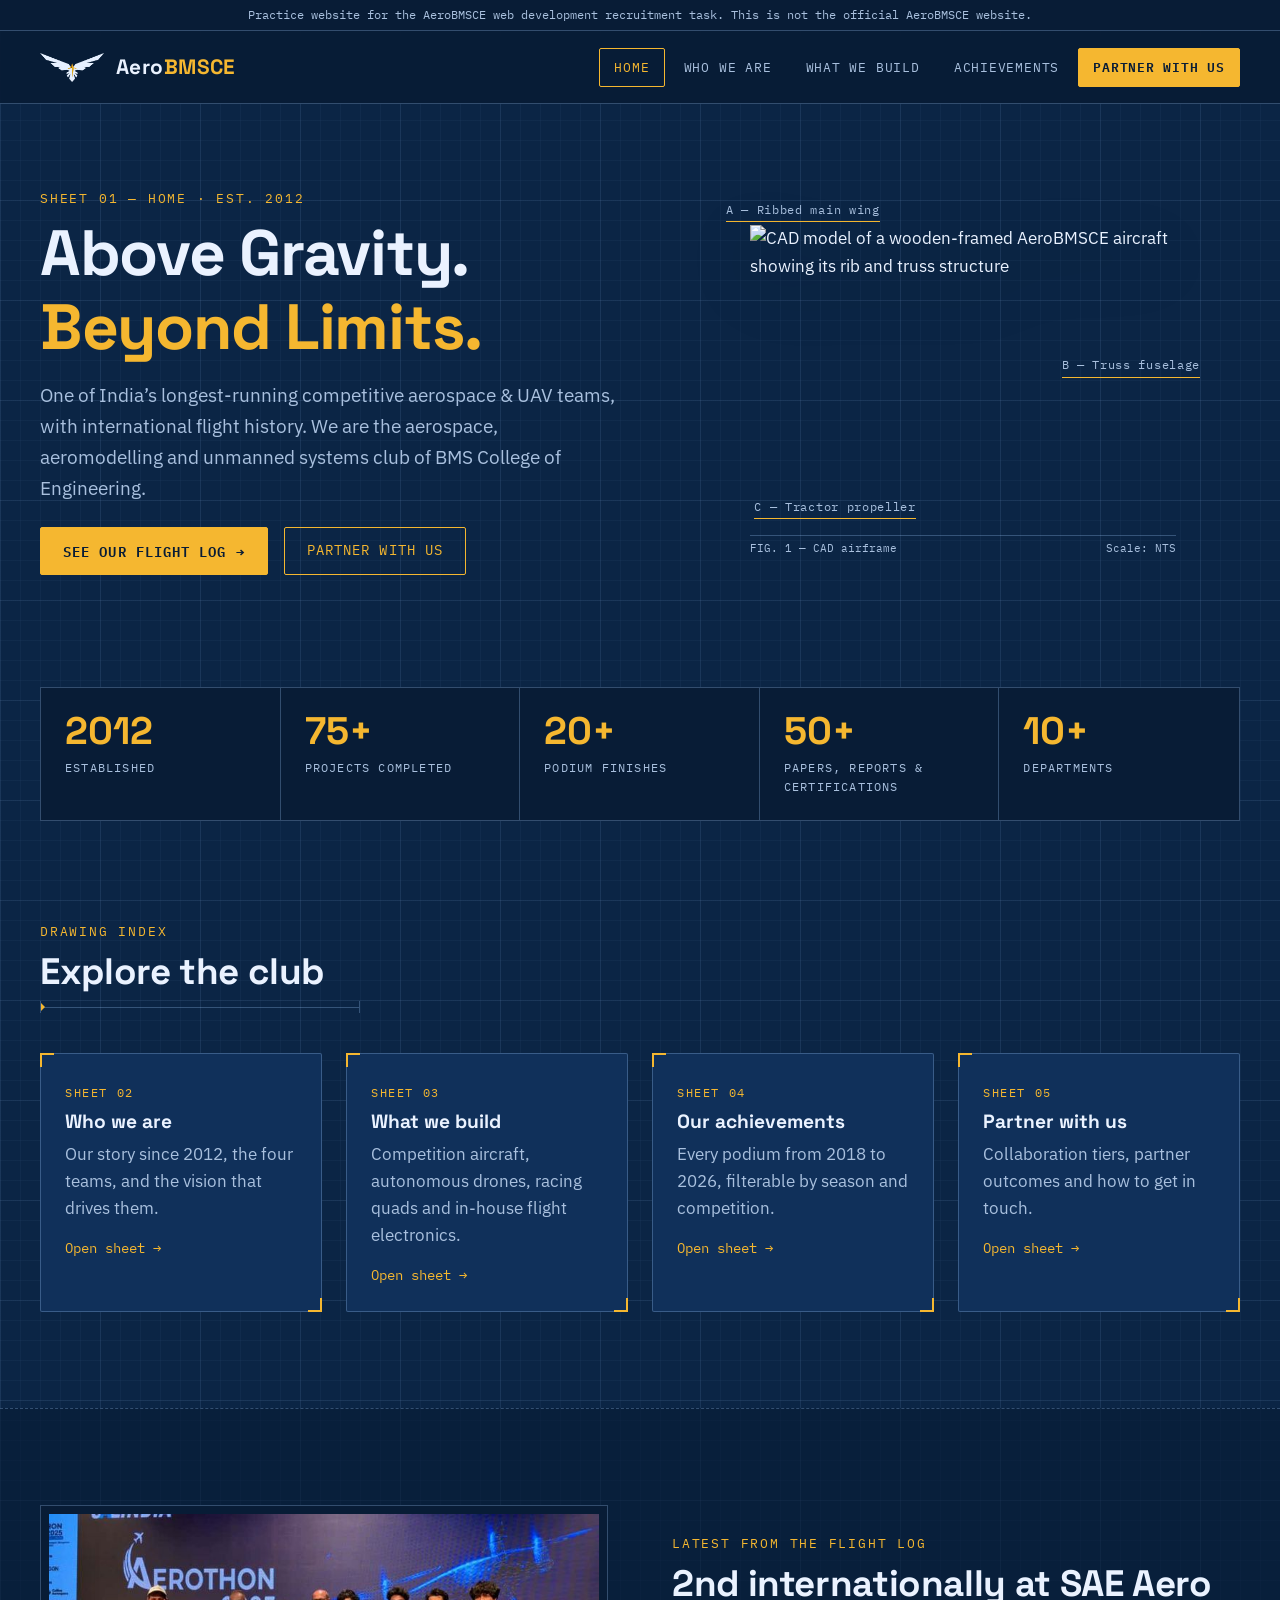
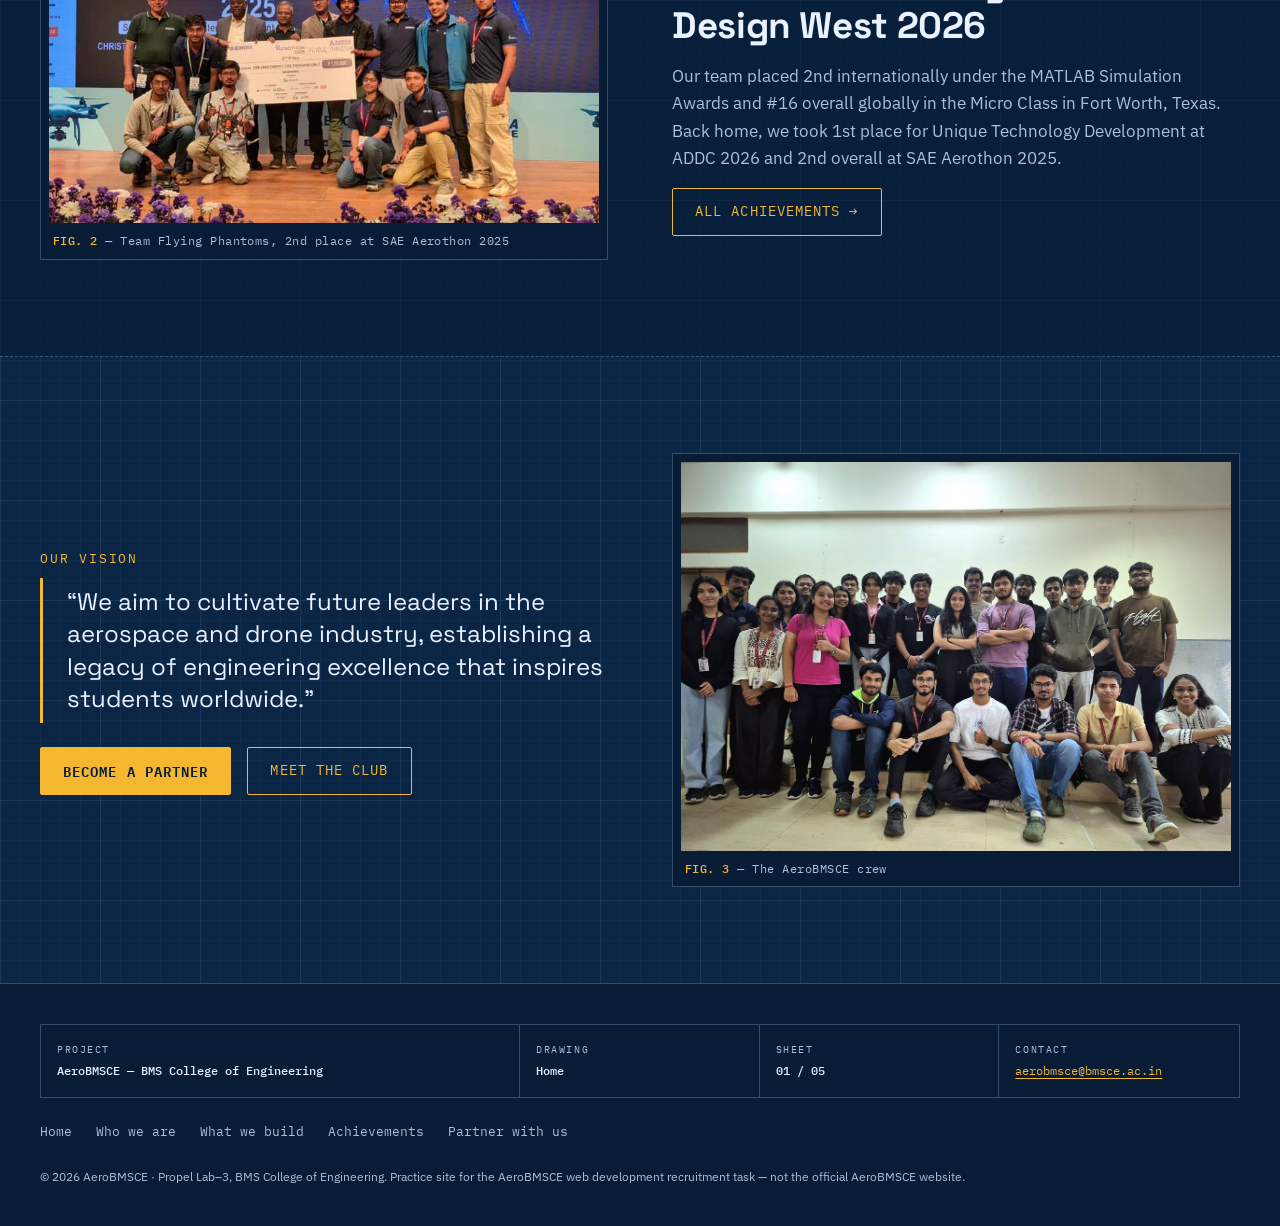
==== index.html @ 014047bc "Redesign AeroBMSCE site as a blueprint-style multi-page website - Replace broken 3-page site with Ho" ====
<!DOCTYPE html>
<html lang="en">
<head>
  <meta charset="utf-8">
  <meta name="viewport" content="width=device-width, initial-scale=1">
  <meta name="robots" content="noindex">
  <title>AeroBMSCE — Above Gravity, Beyond Limits</title>
  <meta name="description" content="AeroBMSCE is the aerospace, aeromodelling and unmanned systems club of BMS College of Engineering.">
  <link rel="icon" href="images/favicon.png">
  <link rel="preconnect" href="https://fonts.googleapis.com">
  <link rel="preconnect" href="https://fonts.gstatic.com" crossorigin>
  <link rel="stylesheet" href="https://fonts.googleapis.com/css2?family=IBM+Plex+Mono:wght@400;500;600&family=IBM+Plex+Sans:wght@400;500;600&family=Space+Grotesk:wght@500;600;700&display=swap">
  <link rel="stylesheet" href="style.css">
  <script src="script.js" defer></script>
</head>
<body>

  <a class="skip-link" href="#main">Skip to content</a>
  <div class="notice">Practice website for the AeroBMSCE web development recruitment task. This is not the official AeroBMSCE website.</div>

  <!-- ===== Header (identical on every page; only aria-current changes) ===== -->
  <header class="site-header">
    <div class="container">
      <a class="brand" href="index.html" aria-label="AeroBMSCE home">
        <img src="images/logo-light.png" alt="" width="64" height="29">
        <span class="brand-name">Aero<span>BMSCE</span></span>
      </a>
      <button class="nav-toggle" aria-expanded="false" aria-controls="site-nav">Menu</button>
      <nav id="site-nav" class="site-nav" aria-label="Main">
        <ul class="nav-list">
          <li><a href="index.html" aria-current="page">Home</a></li>
          <li><a href="who-we-are.html">Who we are</a></li>
          <li><a href="what-we-build.html">What we build</a></li>
          <li><a href="achievements.html">Achievements</a></li>
          <li class="nav-cta"><a href="partner-with-us.html">Partner with us</a></li>
        </ul>
      </nav>
    </div>
  </header>

  <main id="main">

    <!-- ===== Hero ===== -->
    <section class="home-hero">
      <div class="container split">
        <div>
          <span class="label">Sheet 01 — Home · Est. 2012</span>
          <h1>Above Gravity. <span>Beyond Limits.</span></h1>
          <p class="lead">One of India’s longest-running competitive aerospace &amp; UAV teams, with international flight history. We are the aerospace, aeromodelling and unmanned systems club of BMS College of Engineering.</p>
          <div class="btn-row">
            <a class="btn btn-primary" href="achievements.html">See our flight log →</a>
            <a class="btn btn-ghost" href="partner-with-us.html">Partner with us</a>
          </div>
        </div>

        <figure class="drawing" aria-label="CAD drawing of a club aircraft">
          <span class="callout callout-a">A — Ribbed main wing</span>
          <span class="callout callout-b">B — Truss fuselage</span>
          <span class="callout callout-c">C — Tractor propeller</span>
          <img src="images/cad-plane.png" alt="CAD model of a wooden-framed AeroBMSCE aircraft showing its rib and truss structure" width="570" height="380">
          <figcaption class="drawing-scale"><span>FIG. 1 — CAD airframe</span><span>Scale: NTS</span></figcaption>
        </figure>
      </div>
    </section>

    <!-- ===== Key numbers ===== -->
    <section class="container" aria-label="AeroBMSCE in numbers">
      <div class="stats">
        <div class="stat"><div class="stat-value">2012</div><div class="stat-label">Established</div></div>
        <div class="stat"><div class="stat-value">75+</div><div class="stat-label">Projects completed</div></div>
        <div class="stat"><div class="stat-value">20+</div><div class="stat-label">Podium finishes</div></div>
        <div class="stat"><div class="stat-value">50+</div><div class="stat-label">Papers, reports &amp; certifications</div></div>
        <div class="stat"><div class="stat-value">10+</div><div class="stat-label">Departments</div></div>
      </div>
    </section>

    <!-- ===== The four sections of the site ===== -->
    <section class="section">
      <div class="container">
        <div class="dim-heading">
          <span class="label">Drawing index</span>
          <h2>Explore the club</h2>
          <div class="dim-line"></div>
        </div>
        <div class="grid-4">
          <a class="card" href="who-we-are.html">
            <span class="label">Sheet 02</span>
            <h3>Who we are</h3>
            <p class="muted">Our story since 2012, the four teams, and the vision that drives them.</p>
            <span class="card-arrow">Open sheet →</span>
          </a>
          <a class="card" href="what-we-build.html">
            <span class="label">Sheet 03</span>
            <h3>What we build</h3>
            <p class="muted">Competition aircraft, autonomous drones, racing quads and in-house flight electronics.</p>
            <span class="card-arrow">Open sheet →</span>
          </a>
          <a class="card" href="achievements.html">
            <span class="label">Sheet 04</span>
            <h3>Our achievements</h3>
            <p class="muted">Every podium from 2018 to 2026, filterable by season and competition.</p>
            <span class="card-arrow">Open sheet →</span>
          </a>
          <a class="card" href="partner-with-us.html">
            <span class="label">Sheet 05</span>
            <h3>Partner with us</h3>
            <p class="muted">Collaboration tiers, partner outcomes and how to get in touch.</p>
            <span class="card-arrow">Open sheet →</span>
          </a>
        </div>
      </div>
    </section>

    <!-- ===== Latest result ===== -->
    <section class="section band">
      <div class="container split">
        <figure class="figure">
          <img src="images/photo1.jpg" alt="Team Flying Phantoms on stage holding the SAE Aerothon 2025 second prize cheque" width="768" height="432" loading="lazy">
          <figcaption><b>FIG. 2</b> — Team Flying Phantoms, 2nd place at SAE Aerothon 2025</figcaption>
        </figure>
        <div>
          <span class="label">Latest from the flight log</span>
          <h2>2nd internationally at SAE Aero Design West 2026</h2>
          <p class="muted">Our team placed 2nd internationally under the MATLAB Simulation Awards and #16 overall globally in the Micro Class in Fort Worth, Texas. Back home, we took 1st place for Unique Technology Development at ADDC 2026 and 2nd overall at SAE Aerothon 2025.</p>
          <a class="btn btn-ghost" href="achievements.html">All achievements →</a>
        </div>
      </div>
    </section>

    <!-- ===== Vision ===== -->
    <section class="section">
      <div class="container split">
        <div>
          <span class="label">Our vision</span>
          <blockquote class="quote">“We aim to cultivate future leaders in the aerospace and drone industry, establishing a legacy of engineering excellence that inspires students worldwide.”</blockquote>
          <div class="btn-row">
            <a class="btn btn-primary" href="partner-with-us.html">Become a partner</a>
            <a class="btn btn-ghost" href="who-we-are.html">Meet the club</a>
          </div>
        </div>
        <figure class="figure">
          <img src="images/photo5.jpg" alt="Group photo of AeroBMSCE club members" width="1178" height="833" loading="lazy">
          <figcaption><b>FIG. 3</b> — The AeroBMSCE crew</figcaption>
        </figure>
      </div>
    </section>

  </main>

  <!-- ===== Footer: drawing title block ===== -->
  <footer class="site-footer">
    <div class="container">
      <div class="title-block">
        <div><small>PROJECT</small><strong>AeroBMSCE — BMS College of Engineering</strong></div>
        <div><small>DRAWING</small><strong>Home</strong></div>
        <div><small>SHEET</small><strong>01 / 05</strong></div>
        <div><small>CONTACT</small><a href="mailto:aerobmsce@bmsce.ac.in">aerobmsce@bmsce.ac.in</a></div>
      </div>
      <ul class="footer-links">
        <li><a href="index.html">Home</a></li>
        <li><a href="who-we-are.html">Who we are</a></li>
        <li><a href="what-we-build.html">What we build</a></li>
        <li><a href="achievements.html">Achievements</a></li>
        <li><a href="partner-with-us.html">Partner with us</a></li>
      </ul>
      <p class="footer-note">© <span id="year">2026</span> AeroBMSCE · Propel Lab–3, BMS College of Engineering. Practice site for the AeroBMSCE web development recruitment task — not the official AeroBMSCE website.</p>
    </div>
  </footer>

</body>
</html>
---- style.css ----
/* =========================================================
   AeroBMSCE — "Blueprint" design system
   Every page is treated as a sheet in one engineering drawing
   set: grid paper background, dimension-line headings, and a
   title block in the footer. Gold comes from the club logo.
   ========================================================= */

/* ---------- 1. Design tokens ---------- */
:root {
  /* colour */
  --paper:        #0b2545;   /* blueprint background */
  --paper-deep:   #081c36;   /* darker bands, header */
  --panel:        #10305a;   /* cards */
  --panel-hover:  #143a6b;
  --line:         rgba(160, 205, 255, 0.28);  /* drawing lines, borders */
  --grid:         rgba(160, 205, 255, 0.07);  /* background grid */
  --ink:          #eaf2ff;   /* main text */
  --ink-dim:      #a9c0de;   /* secondary text */
  --gold:         #f5b730;   /* brand accent */
  --gold-soft:    rgba(245, 183, 48, 0.14);

  /* type */
  --font-head: "Space Grotesk", system-ui, sans-serif;
  --font-body: "IBM Plex Sans", system-ui, sans-serif;
  --font-mono: "IBM Plex Mono", ui-monospace, monospace;

  /* spacing scale (used everywhere instead of one-off values) */
  --s1: 4px;  --s2: 8px;  --s3: 16px;  --s4: 24px;
  --s5: 40px; --s6: 64px; --s7: 96px;

  --max-width: 1200px;
  --radius: 2px;             /* drawings have sharp corners */
}

/* ---------- 2. Base ---------- */
*, *::before, *::after { box-sizing: border-box; }

html { scroll-behavior: smooth; }
@media (prefers-reduced-motion: reduce) {
  html { scroll-behavior: auto; }
  *, *::before, *::after { transition: none !important; animation: none !important; }
}

body {
  margin: 0;
  background-color: var(--paper);
  /* two layered grids: major 100px + fine 20px, like drafting paper */
  background-image:
    linear-gradient(var(--grid) 1px, transparent 1px),
    linear-gradient(90deg, var(--grid) 1px, transparent 1px),
    linear-gradient(rgba(160, 205, 255, 0.035) 1px, transparent 1px),
    linear-gradient(90deg, rgba(160, 205, 255, 0.035) 1px, transparent 1px);
  background-size: 100px 100px, 100px 100px, 20px 20px, 20px 20px;
  color: var(--ink);
  font-family: var(--font-body);
  font-size: 17px;
  line-height: 1.6;
}

/* height:auto lets width/height attributes reserve space without distorting images */
img { max-width: 100%; height: auto; display: block; }

a { color: var(--gold); text-underline-offset: 3px; }
a:hover { color: #ffd36e; }

/* visible keyboard focus everywhere (the old site removed it) */
:focus-visible { outline: 2px dashed var(--gold); outline-offset: 3px; }

h1, h2, h3 { font-family: var(--font-head); line-height: 1.15; margin: 0 0 var(--s3); }
h1 { font-size: clamp(2.4rem, 5vw, 4rem); letter-spacing: -0.02em; }
h2 { font-size: clamp(1.7rem, 3vw, 2.3rem); letter-spacing: -0.01em; }
h3 { font-size: 1.2rem; }
p  { margin: 0 0 var(--s3); }

.container { width: min(var(--max-width), 100% - 2 * var(--s4)); margin-inline: auto; }

.skip-link {
  position: absolute; left: var(--s3); top: -100px;
  background: var(--gold); color: var(--paper-deep);
  padding: var(--s2) var(--s3); z-index: 100; font-weight: 600;
}
.skip-link:focus { top: var(--s3); }

/* ---------- 3. Reusable text pieces ---------- */

/* Mono annotation label, e.g. "§02 — WHO WE ARE" */
.label {
  display: inline-block;
  font-family: var(--font-mono);
  font-size: 0.8rem;
  letter-spacing: 0.14em;
  text-transform: uppercase;
  color: var(--gold);
  margin-bottom: var(--s2);
}

.lead { font-size: 1.2rem; color: var(--ink-dim); max-width: 60ch; }
.muted { color: var(--ink-dim); }

/* Section heading with a dimension line underneath: |<------->| */
.dim-heading { margin-bottom: var(--s5); }
.dim-heading h2 { margin-bottom: var(--s2); }
.dim-line {
  position: relative;
  height: 12px;
  max-width: 320px;
  border-left: 1px solid var(--line);
  border-right: 1px solid var(--line);
}
.dim-line::before {           /* the horizontal measuring line */
  content: "";
  position: absolute; left: 0; right: 0; top: 50%;
  border-top: 1px solid var(--line);
}
.dim-line::after {            /* small gold arrowhead at the start */
  content: "";
  position: absolute; left: 0; top: calc(50% - 4px);
  border: 4px solid transparent; border-left-color: var(--gold);
}

/* ---------- 4. Buttons ---------- */
.btn {
  display: inline-flex; align-items: center; gap: var(--s2);
  padding: 12px 22px;
  font-family: var(--font-mono);
  font-size: 0.85rem;
  letter-spacing: 0.08em;
  text-transform: uppercase;
  text-decoration: none;
  border: 1px solid var(--gold);
  border-radius: var(--radius);
  transition: background-color .2s, color .2s;
}
.btn-primary { background: var(--gold); color: var(--paper-deep); font-weight: 600; }
.btn-primary:hover { background: #ffd36e; color: var(--paper-deep); }
.btn-ghost { color: var(--gold); }
.btn-ghost:hover { background: var(--gold-soft); color: var(--gold); }
.btn-row { display: flex; flex-wrap: wrap; gap: var(--s3); margin-top: var(--s4); }

/* ---------- 5. Header / navigation ---------- */
.notice {
  background: var(--paper-deep);
  color: var(--ink-dim);
  font-family: var(--font-mono);
  font-size: 0.72rem;
  text-align: center;
  padding: 6px var(--s3);
  border-bottom: 1px solid var(--line);
}

.site-header {
  position: sticky; top: 0; z-index: 50;
  background: rgba(8, 28, 54, 0.94);
  backdrop-filter: blur(6px);
  border-bottom: 1px solid var(--line);
}
.site-header .container {
  position: relative;
  display: flex; align-items: center; justify-content: space-between;
  min-height: 72px; gap: var(--s4);
}

.brand { display: flex; align-items: center; gap: 12px; text-decoration: none; color: var(--ink); }
.brand img { width: 64px; height: auto; }
.brand-name { font-family: var(--font-head); font-weight: 700; font-size: 1.3rem; letter-spacing: 0.02em; }
.brand-name span { color: var(--gold); }

.nav-list { list-style: none; display: flex; gap: var(--s1); margin: 0; padding: 0; }
.nav-list a {
  display: block;
  padding: var(--s2) 14px;
  font-family: var(--font-mono);
  font-size: 0.82rem;
  letter-spacing: 0.06em;
  text-transform: uppercase;
  text-decoration: none;
  color: var(--ink-dim);
  border: 1px solid transparent;
  border-radius: var(--radius);
}
.nav-list a:hover { color: var(--ink); border-color: var(--line); }
.nav-list a[aria-current="page"] { color: var(--gold); border-color: var(--gold); }
.nav-list .nav-cta a { color: var(--paper-deep); background: var(--gold); border-color: var(--gold); font-weight: 600; }
.nav-list .nav-cta a:hover { background: #ffd36e; }

.nav-toggle {
  display: none;
  background: none; border: 1px solid var(--line); color: var(--ink);
  font-family: var(--font-mono); font-size: 0.8rem; text-transform: uppercase;
  padding: var(--s2) 12px; cursor: pointer; border-radius: var(--radius);
}

/* ---------- 6. Page hero (inner pages) ---------- */
.page-hero { padding: var(--s7) 0 var(--s6); border-bottom: 1px solid var(--line); }
.page-hero h1 { max-width: 20ch; }

/* ---------- 7. Sections ---------- */
.section { padding: var(--s7) 0; }
.section + .section { border-top: 1px dashed var(--line); }
.band { background: rgba(8, 28, 54, 0.6); }

.split {
  display: grid;
  grid-template-columns: 1fr 1fr;
  gap: var(--s6);
  align-items: center;
}

/* ---------- 8. Cards / panels ---------- */
.grid-2, .grid-3, .grid-4 { display: grid; gap: var(--s4); }
.grid-2 { grid-template-columns: repeat(2, 1fr); }
.grid-3 { grid-template-columns: repeat(3, 1fr); }
.grid-4 { grid-template-columns: repeat(4, 1fr); }

/* A card is drawn like a part outline with gold registration corners */
.card {
  position: relative;
  background: var(--panel);
  border: 1px solid var(--line);
  border-radius: var(--radius);
  padding: var(--s4);
}
.card::before, .card::after {
  content: "";
  position: absolute; width: 14px; height: 14px;
  border-color: var(--gold); border-style: solid;
}
.card::before { top: -1px; left: -1px; border-width: 2px 0 0 2px; }
.card::after  { bottom: -1px; right: -1px; border-width: 0 2px 2px 0; }
.card h3 { margin-bottom: var(--s2); }
.card p:last-child { margin-bottom: 0; }
.card .label { font-size: 0.72rem; }

a.card { display: block; text-decoration: none; color: var(--ink); transition: background-color .2s, transform .2s; }
a.card:hover { background: var(--panel-hover); transform: translateY(-3px); color: var(--ink); }
.card-arrow { font-family: var(--font-mono); color: var(--gold); font-size: 0.85rem; margin-top: var(--s3); display: block; }

/* Bulleted lists drawn with small gold squares */
.tick-list { list-style: none; padding: 0; margin: 0; }
.tick-list li { position: relative; padding-left: 22px; margin-bottom: var(--s2); }
.tick-list li::before {
  content: "";
  position: absolute; left: 0; top: 0.62em;
  width: 7px; height: 7px; background: var(--gold);
}

/* ---------- 9. Figures (photos framed as drawing views) ---------- */
.figure { margin: 0; border: 1px solid var(--line); background: var(--paper-deep); padding: var(--s2); }
.figure img { width: 100%; object-fit: cover; }
.figure.crop img { aspect-ratio: 3 / 2; }   /* side-by-side photos of mixed orientation */
.figure figcaption {
  font-family: var(--font-mono); font-size: 0.75rem; color: var(--ink-dim);
  padding: var(--s2) var(--s1) 0; letter-spacing: 0.04em;
}
.figure figcaption b { color: var(--gold); font-weight: 500; }

/* Fixed row height keeps every row level, whatever each photo's shape */
.photo-grid { display: grid; grid-template-columns: repeat(3, 1fr); grid-auto-rows: 340px; gap: var(--s4); }
.photo-grid .figure { display: flex; flex-direction: column; }
.photo-grid .figure img { flex: 1; min-height: 0; height: 100%; }
.photo-grid .wide { grid-column: span 2; }

/* ---------- 10. Stats strip ---------- */
.stats {
  display: grid; grid-template-columns: repeat(5, 1fr);
  border: 1px solid var(--line);
  background: var(--paper-deep);
}
.stats.stats-2 { grid-template-columns: 1fr 1fr; }
.stat { padding: var(--s4); border-right: 1px solid var(--line); }
.stat:last-child { border-right: 0; }
.stat-value { font-family: var(--font-head); font-size: 2.4rem; font-weight: 700; color: var(--gold); line-height: 1; }
.stat-label { font-family: var(--font-mono); font-size: 0.75rem; color: var(--ink-dim); text-transform: uppercase; letter-spacing: 0.1em; margin-top: var(--s2); }

/* ---------- 11. Home hero ---------- */
.home-hero { padding: var(--s6) 0 var(--s7); overflow: hidden; }
.home-hero .split { grid-template-columns: 1.05fr 1fr; }
.home-hero h1 span { color: var(--gold); display: block; }

/* the CAD aircraft drawn on the sheet, with mono call-outs */
.drawing { position: relative; padding: var(--s5) var(--s4) var(--s6); }
.drawing img { width: 100%; filter: drop-shadow(0 20px 30px rgba(0, 0, 0, 0.35)); }
.callout {
  position: absolute;
  font-family: var(--font-mono); font-size: 0.72rem; color: var(--ink-dim);
  letter-spacing: 0.06em; white-space: nowrap;
  border-bottom: 1px solid var(--gold); padding-bottom: 2px;
}
.callout-a { top: 4%;  left: 0; }
.callout-b { top: 44%; right: 0; }
.callout-c { bottom: 14%; left: 6%; }
.drawing-scale {
  position: absolute; left: var(--s4); right: var(--s4); bottom: var(--s3);
  font-family: var(--font-mono); font-size: 0.7rem; color: var(--ink-dim);
  display: flex; justify-content: space-between;
  border-top: 1px solid var(--line); padding-top: var(--s1);
}

.quote {
  border-left: 3px solid var(--gold);
  padding: var(--s2) 0 var(--s2) var(--s4);
  margin: 0;
  font-family: var(--font-head);
  font-size: 1.5rem;
  line-height: 1.35;
  max-width: 40ch;
}

/* ---------- 12. Spec sheet (What we build) ---------- */
.spec { display: grid; grid-template-columns: 120px 1fr; gap: var(--s4); align-items: start; }
.spec-id {
  font-family: var(--font-mono); font-size: 0.72rem; color: var(--gold);
  border: 1px solid var(--gold); padding: var(--s2) 10px; text-align: center;
  letter-spacing: 0.1em;
}
.spec-id b { display: block; font-size: 1.6rem; font-family: var(--font-head); }
.tag {
  display: inline-block; font-family: var(--font-mono); font-size: 0.7rem;
  text-transform: uppercase; letter-spacing: 0.08em;
  border: 1px solid var(--line); color: var(--ink-dim);
  padding: 2px 8px; margin: 0 var(--s1) var(--s1) 0;
}
.tag-gold { border-color: var(--gold); color: var(--gold); }

/* ---------- 13. Achievements: filters + altitude-tape timeline ---------- */
.filters { display: grid; gap: var(--s3); margin-bottom: var(--s5); }
.filter-group { display: flex; flex-wrap: wrap; align-items: center; gap: var(--s2); }
.filter-group .label { margin: 0 var(--s2) 0 0; min-width: 90px; }
.chip {
  font-family: var(--font-mono); font-size: 0.78rem; letter-spacing: 0.05em;
  background: transparent; color: var(--ink-dim);
  border: 1px solid var(--line); border-radius: var(--radius);
  padding: 6px 12px; cursor: pointer;
}
.chip:hover { color: var(--ink); border-color: var(--ink-dim); }
.chip[aria-pressed="true"] { background: var(--gold); border-color: var(--gold); color: var(--paper-deep); font-weight: 600; }
.filter-status { font-family: var(--font-mono); font-size: 0.8rem; color: var(--ink-dim); margin: 0; }

.timeline-layout { display: grid; grid-template-columns: 150px 1fr; gap: var(--s5); align-items: start; }

/* The one flight-deck element: an altimeter-style tape that tracks
   which season you are reading. Black glass, green/amber readout. */
.alt-tape {
  position: sticky; top: 100px;
  background: #02060c;
  border: 1px solid #2a3a4f;
  border-radius: 6px;
  padding: var(--s3) 0;
  box-shadow: inset 0 0 24px rgba(0, 0, 0, 0.9), 0 0 0 4px #0d1622;
  font-family: var(--font-mono);
}
.alt-tape-title {
  text-align: center; font-size: 0.65rem; letter-spacing: 0.2em;
  color: #57e3a3; margin-bottom: var(--s2);
}
.alt-tape ol { list-style: none; margin: 0; padding: 0; }
.alt-tape li { position: relative; }
.alt-tape a {
  display: flex; align-items: center; gap: var(--s2);
  padding: 10px var(--s3);
  color: #3f8f6c; text-decoration: none; font-size: 0.95rem;
}
.alt-tape a::before {          /* major tick on the tape */
  content: ""; width: 14px; border-top: 2px solid currentColor;
}
.alt-tape li + li::before {    /* minor tick between seasons */
  content: ""; position: absolute; left: var(--s3); top: -1px;
  width: 7px; border-top: 1px solid #24503d;
}
.alt-tape a:hover { color: #57e3a3; }
.alt-tape a.is-active {        /* boxed readout, like an altimeter window */
  color: var(--gold);
  background: rgba(245, 183, 48, 0.08);
  outline: 1px solid var(--gold);
  outline-offset: -1px;
  font-weight: 600;
}
.alt-tape a.is-active::after { content: "◀"; margin-left: auto; font-size: 0.7rem; }
.alt-tape a.is-empty { opacity: 0.3; pointer-events: none; }
.alt-tape-foot { text-align: center; font-size: 0.6rem; color: #3f8f6c; margin-top: var(--s2); letter-spacing: 0.15em; }

.season { scroll-margin-top: 110px; margin-bottom: var(--s5); }
.season[hidden] { display: none; }
.season-head {
  display: flex; align-items: baseline; gap: var(--s3);
  border-bottom: 1px solid var(--line); padding-bottom: var(--s2); margin-bottom: var(--s4);
}
.season-head h3 { font-size: 2rem; margin: 0; color: var(--gold); }
.season-head span { font-family: var(--font-mono); font-size: 0.8rem; color: var(--ink-dim); letter-spacing: 0.1em; }

.milestones { display: grid; grid-template-columns: repeat(2, 1fr); gap: var(--s3); }
.milestone[hidden] { display: none; }
.milestone .event { font-family: var(--font-mono); font-size: 0.78rem; color: var(--ink-dim); text-transform: uppercase; letter-spacing: 0.06em; }
.milestone .result { font-family: var(--font-head); font-size: 1.15rem; font-weight: 600; margin: var(--s1) 0 var(--s2); }
.milestone .meta { font-size: 0.9rem; color: var(--ink-dim); margin: 0; }
.no-results { border: 1px dashed var(--line); padding: var(--s5); text-align: center; color: var(--ink-dim); }

/* ---------- 14. Partner page ---------- */
.tier { display: flex; flex-direction: column; }
.tier-icon { width: 48px; height: 48px; margin-bottom: var(--s3); }
.tier .tick-list { font-size: 0.93rem; color: var(--ink-dim); }
.tier-sub { font-family: var(--font-mono); font-size: 0.72rem; color: var(--ink-dim); text-transform: uppercase; letter-spacing: 0.06em; margin-bottom: var(--s3); }
.tier.featured { border-color: var(--gold); background: linear-gradient(180deg, rgba(245, 183, 48, 0.1), var(--panel) 40%); }

/* Third-party logos keep their own colours, so they sit on white plates */
.logo-wall { display: grid; grid-template-columns: repeat(6, 1fr); gap: var(--s3); margin: var(--s3) 0 var(--s5); }
.logo-plate {
  background: #f4f8ff; border-radius: var(--radius);
  height: 96px; padding: var(--s3);
  display: flex; align-items: center; justify-content: center;
}
.logo-plate img { max-height: 100%; width: auto; object-fit: contain; }
/* some partner logos are white artwork — they need a dark plate instead */
.logo-plate-dark { background: #050f1f; border: 1px solid var(--line); }

.contact-card { display: grid; grid-template-columns: 1.2fr 1fr; gap: var(--s5); align-items: center; }
.contact-card img { max-width: min(360px, 100%); margin-inline: auto; }

/* ---------- 15. Footer: drawing-sheet title block ---------- */
.site-footer { border-top: 1px solid var(--line); background: var(--paper-deep); }
.title-block {
  display: grid;
  grid-template-columns: 2fr 1fr 1fr 1fr;
  border: 1px solid var(--line);
  margin: var(--s5) 0 var(--s4);
  font-family: var(--font-mono); font-size: 0.78rem;
}
.title-block > div { padding: var(--s3); border-right: 1px solid var(--line); }
.title-block > div:last-child { border-right: 0; }
.title-block small { display: block; color: var(--ink-dim); font-size: 0.65rem; letter-spacing: 0.15em; margin-bottom: var(--s1); }
.title-block strong { color: var(--ink); font-weight: 500; }
.footer-links { display: flex; flex-wrap: wrap; gap: var(--s4); list-style: none; margin: 0 0 var(--s4); padding: 0; font-family: var(--font-mono); font-size: 0.8rem; }
.footer-links a { color: var(--ink-dim); text-decoration: none; }
.footer-links a:hover { color: var(--gold); }
.footer-note { font-size: 0.75rem; color: var(--ink-dim); padding-bottom: var(--s5); margin: 0; }

/* ---------- 16. Responsive ---------- */
@media (max-width: 1080px) {
  .grid-4, .logo-wall { grid-template-columns: repeat(3, 1fr); }
  .stats { grid-template-columns: repeat(3, 1fr); }
  .stat:nth-child(3) { border-right: 0; }
  .stat:nth-child(n+4) { border-top: 1px solid var(--line); }
}

@media (max-width: 900px) {
  .nav-toggle { display: block; }
  .site-nav {
    position: absolute; top: 100%; left: calc(-1 * var(--s4)); right: calc(-1 * var(--s4));
    background: var(--paper-deep); border-bottom: 1px solid var(--line); display: none;
  }
  .site-nav.is-open { display: block; }
  .nav-list { flex-direction: column; padding: var(--s3) var(--s4); }

  /* minmax(0, 1fr): a plain 1fr column refuses to shrink below its widest content */
  .split, .home-hero .split, .contact-card, .timeline-layout { grid-template-columns: minmax(0, 1fr); }
  .grid-3, .grid-4, .milestones, .photo-grid { grid-template-columns: 1fr 1fr; }
  .alt-tape { display: none; }        /* filters still work; the tape is a desktop flourish */
  .title-block { grid-template-columns: 1fr 1fr; }
  .title-block > div:nth-child(2) { border-right: 0; }
  .title-block > div:nth-child(n+3) { border-top: 1px solid var(--line); }
}

@media (max-width: 600px) {
  body { font-size: 16px; }
  .grid-2, .grid-3, .grid-4, .milestones, .photo-grid, .stats, .stats.stats-2 { grid-template-columns: 1fr; }
  .title-block a { overflow-wrap: anywhere; }
  .photo-grid .wide { grid-column: auto; }
  .logo-wall { grid-template-columns: repeat(2, 1fr); }
  .stat { border-right: 0; border-top: 1px solid var(--line); }
  .stat:first-child { border-top: 0; }
  .spec { grid-template-columns: 1fr; }
  .callout { display: none; }
  .brand-name { font-size: 1.1rem; }
}
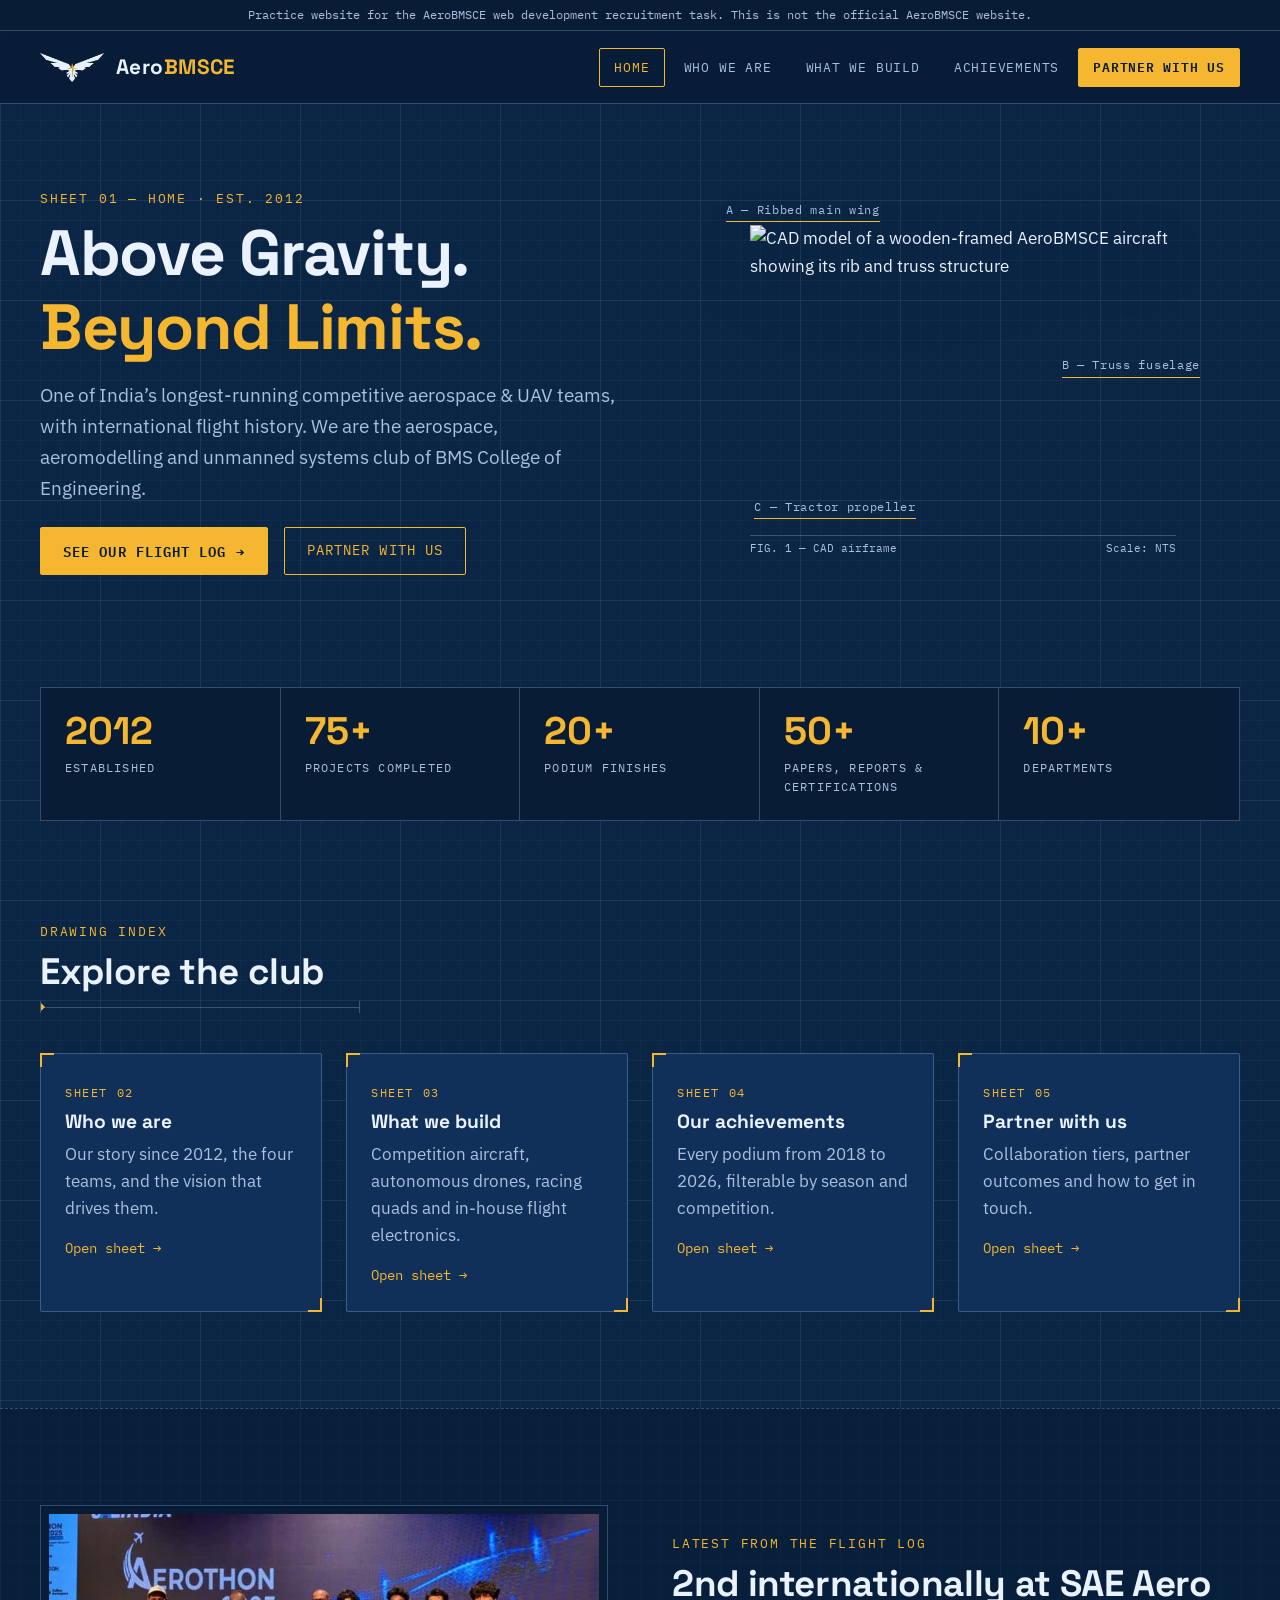
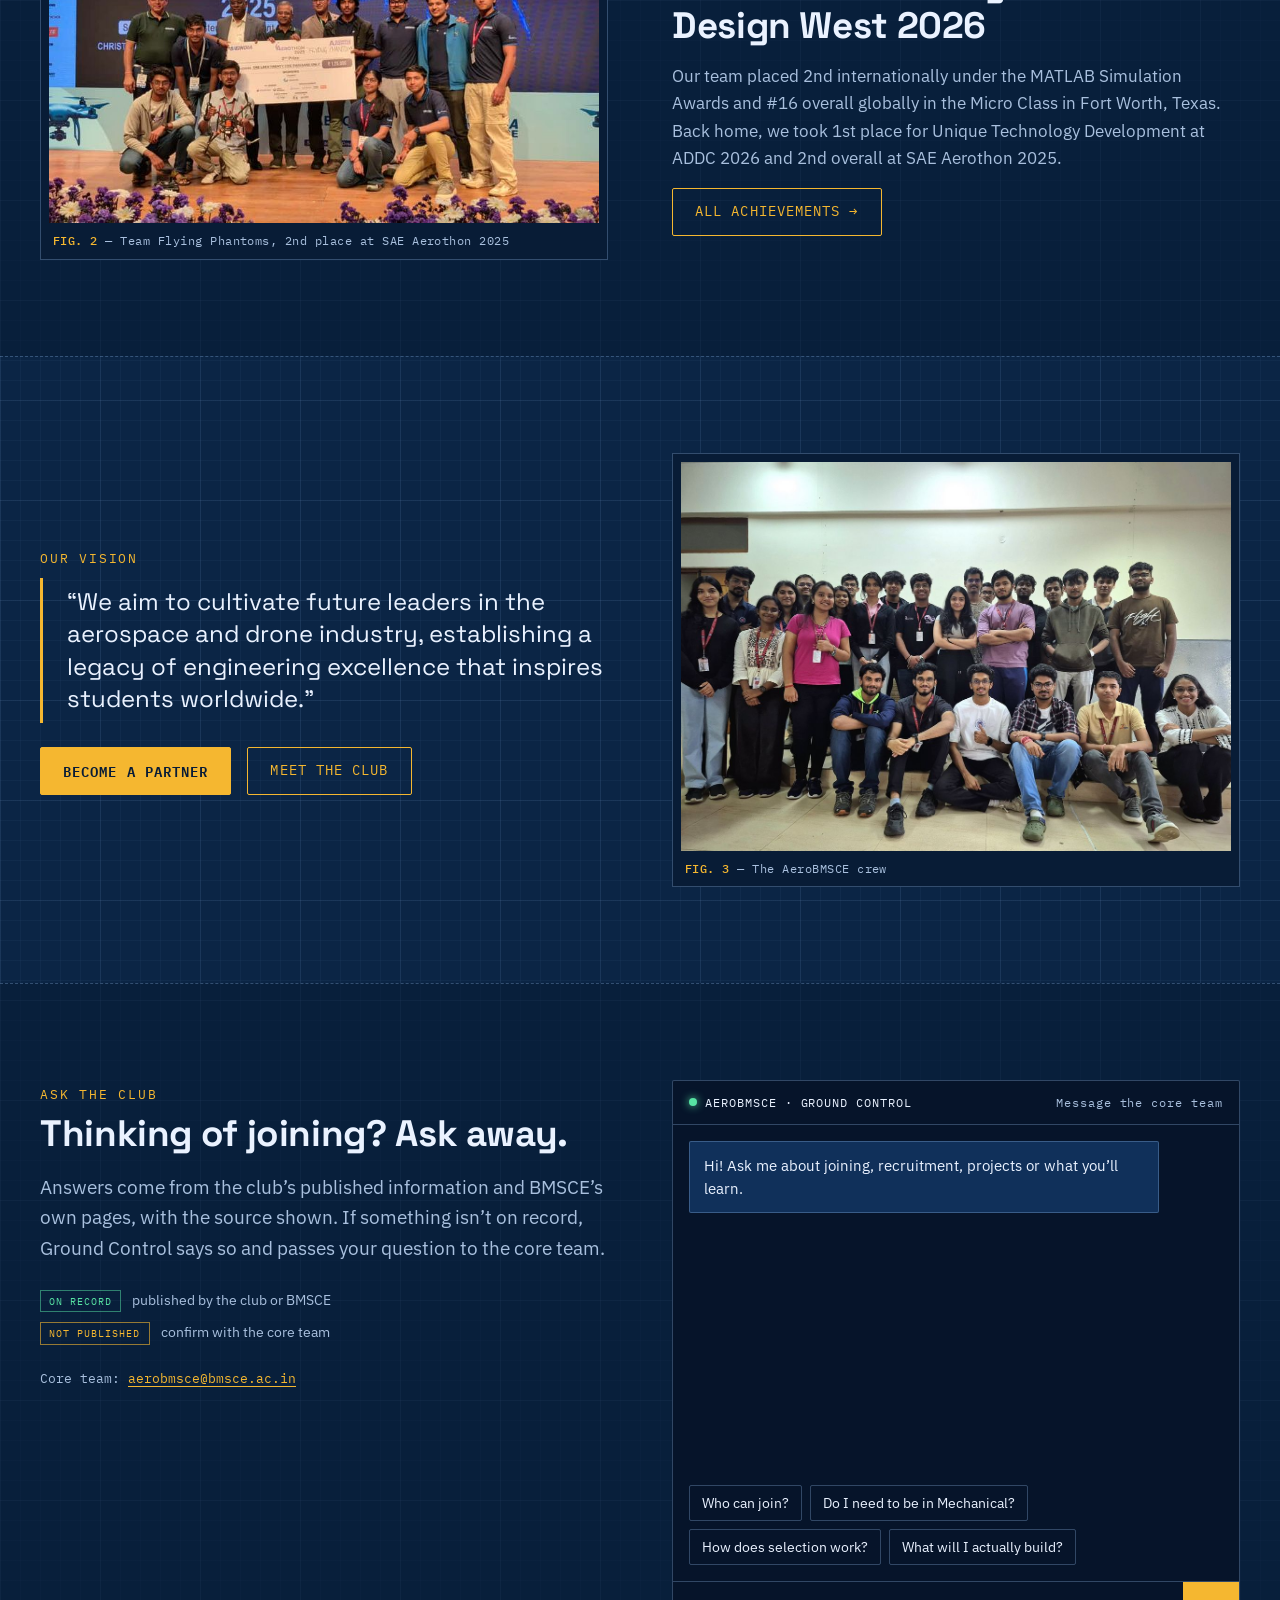
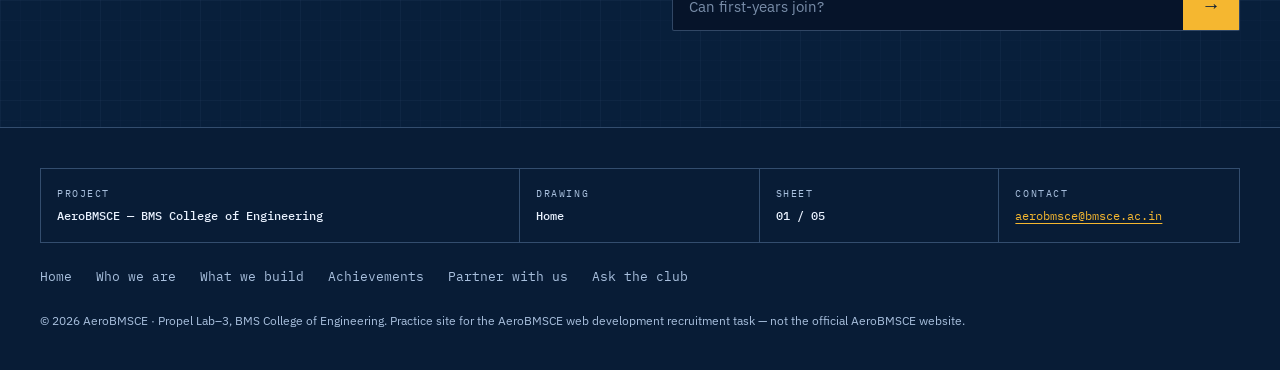
==== commit 11f857c2: "Add "Ask the club" Ground Control assistant to the home page - Client-side assistant (no backend): n" ====
--- a/index.html
+++ b/index.html
@@ -12,6 +12,7 @@
   <link rel="stylesheet" href="https://fonts.googleapis.com/css2?family=IBM+Plex+Mono:wght@400;500;600&family=IBM+Plex+Sans:wght@400;500;600&family=Space+Grotesk:wght@500;600;700&display=swap">
   <link rel="stylesheet" href="style.css">
   <script src="script.js" defer></script>
+  <script src="ask-the-club.js" defer></script>
 </head>
 <body>
 
@@ -145,6 +146,47 @@
       </div>
     </section>
 
+    <!-- ===== Ask the club: Ground Control assistant (logic in ask-the-club.js) ===== -->
+    <section class="section band" id="ask" aria-labelledby="ask-title">
+      <div class="container split split-top">
+        <div>
+          <span class="label">Ask the club</span>
+          <h2 id="ask-title">Thinking of joining? Ask away.</h2>
+          <p class="lead">Answers come from the club’s published information and BMSCE’s own pages, with the source shown. If something isn’t on record, Ground Control says so and passes your question to the core team.</p>
+          <ul class="gc-legend">
+            <li><span class="gc-tag gc-tag-ok">On record</span> published by the club or BMSCE</li>
+            <li><span class="gc-tag gc-tag-warn">Not published</span> confirm with the core team</li>
+          </ul>
+          <p class="gc-meta">Core team: <a href="mailto:aerobmsce@bmsce.ac.in">aerobmsce@bmsce.ac.in</a></p>
+        </div>
+
+        <div class="gc">
+          <div class="gc-head">
+            <span class="gc-title"><span class="gc-dot" aria-hidden="true"></span>AeroBMSCE · Ground Control</span>
+            <a href="mailto:aerobmsce@bmsce.ac.in">Message the core team</a>
+          </div>
+
+          <div class="gc-log" role="log" aria-live="polite" aria-label="Conversation">
+            <div class="gc-msg gc-msg-bot"><p>Hi! Ask me about joining, recruitment, projects or what you’ll learn.</p></div>
+          </div>
+
+          <div class="gc-chips" aria-label="Suggested questions">
+            <button type="button" class="gc-chip">Who can join?</button>
+            <button type="button" class="gc-chip">Do I need to be in Mechanical?</button>
+            <button type="button" class="gc-chip">How does selection work?</button>
+            <button type="button" class="gc-chip">What will I actually build?</button>
+          </div>
+
+          <form class="gc-form" autocomplete="off">
+            <label class="visually-hidden" for="gc-input">Ask a question</label>
+            <input class="gc-input" id="gc-input" type="text" placeholder="Can first-years join?" maxlength="200">
+            <button class="gc-send" type="submit" aria-label="Send question">→</button>
+          </form>
+          <noscript><p class="gc-noscript">The assistant needs JavaScript. Email <a href="mailto:aerobmsce@bmsce.ac.in">aerobmsce@bmsce.ac.in</a> instead.</p></noscript>
+        </div>
+      </div>
+    </section>
+
   </main>
 
   <!-- ===== Footer: drawing title block ===== -->
@@ -162,6 +204,7 @@
         <li><a href="what-we-build.html">What we build</a></li>
         <li><a href="achievements.html">Achievements</a></li>
         <li><a href="partner-with-us.html">Partner with us</a></li>
+        <li><a href="index.html#ask">Ask the club</a></li>
       </ul>
       <p class="footer-note">© <span id="year">2026</span> AeroBMSCE · Propel Lab–3, BMS College of Engineering. Practice site for the AeroBMSCE web development recruitment task — not the official AeroBMSCE website.</p>
     </div>
--- a/style.css
+++ b/style.css
@@ -416,6 +416,94 @@
 .contact-card { display: grid; grid-template-columns: 1.2fr 1fr; gap: var(--s5); align-items: center; }
 .contact-card img { max-width: min(360px, 100%); margin-inline: auto; }
 
+/* ---------- 14b. Ask the club: Ground Control assistant ---------- */
+.split-top { align-items: start; }
+
+.visually-hidden {
+  position: absolute; width: 1px; height: 1px; overflow: hidden;
+  clip: rect(0 0 0 0); white-space: nowrap;
+}
+
+.gc-legend { list-style: none; padding: 0; margin: var(--s4) 0; display: grid; gap: var(--s2); font-size: 0.9rem; color: var(--ink-dim); }
+.gc-meta { font-family: var(--font-mono); font-size: 0.8rem; color: var(--ink-dim); }
+
+/* the console itself: darker than the page, like a radio panel */
+.gc {
+  background: #06142a;
+  border: 1px solid var(--line);
+  border-radius: var(--radius);
+  display: flex; flex-direction: column;
+}
+.gc-head {
+  display: flex; justify-content: space-between; align-items: center; gap: var(--s3);
+  padding: 12px var(--s3);
+  border-bottom: 1px solid var(--line);
+  font-family: var(--font-mono); font-size: 0.75rem; letter-spacing: 0.08em;
+}
+.gc-title { display: flex; align-items: center; gap: var(--s2); text-transform: uppercase; color: var(--ink); }
+.gc-head a { color: var(--ink-dim); text-decoration: none; }
+.gc-head a:hover { color: var(--gold); }
+.gc-dot { width: 8px; height: 8px; border-radius: 50%; background: #57e3a3; box-shadow: 0 0 8px #57e3a3; }
+
+.gc-log {
+  position: relative;            /* so messages' offsetTop is measured from the log */
+  height: 360px; overflow-y: auto;
+  padding: var(--s3);
+  display: flex; flex-direction: column; gap: 12px;
+}
+.gc-msg { max-width: 88%; padding: 12px 14px; border-radius: var(--radius); font-size: 0.95rem; line-height: 1.5; }
+.gc-msg p { margin: 0; }
+.gc-msg p + p { margin-top: var(--s2); }
+.gc-msg-bot { align-self: flex-start; background: var(--panel); border: 1px solid var(--line); }
+.gc-msg-user { align-self: flex-end; background: var(--gold); color: var(--paper-deep); font-weight: 500; }
+.gc-msg a { color: var(--gold); }
+
+.gc-source { font-family: var(--font-mono); font-size: 0.72rem; color: var(--ink-dim); border-top: 1px dashed var(--line); padding-top: var(--s2); }
+.gc-source span { text-transform: uppercase; letter-spacing: 0.12em; color: var(--ink); margin-right: var(--s1); }
+.gc-source a { color: var(--ink-dim); }
+.gc-source a:hover { color: var(--gold); }
+
+/* status tags: is this answer published, or does it need confirming? */
+.gc-tag {
+  display: inline-block; margin-bottom: var(--s2);
+  font-family: var(--font-mono); font-size: 0.65rem; letter-spacing: 0.1em; text-transform: uppercase;
+  padding: 2px 8px; border: 1px solid;
+}
+.gc-tag-ok   { color: #57e3a3; border-color: rgba(87, 227, 163, 0.5); }
+.gc-tag-warn { color: var(--gold); border-color: rgba(245, 183, 48, 0.6); }
+.gc-legend .gc-tag { margin: 0 var(--s2) 0 0; }
+
+/* three blinking dots while "transmitting" */
+.gc-typing { display: flex; gap: 5px; padding: 14px; }
+.gc-typing span { width: 6px; height: 6px; border-radius: 50%; background: var(--ink-dim); animation: gc-blink 1s infinite; }
+.gc-typing span:nth-child(2) { animation-delay: .15s; }
+.gc-typing span:nth-child(3) { animation-delay: .3s; }
+@keyframes gc-blink { 0%, 100% { opacity: .25; } 50% { opacity: 1; } }
+
+.gc-chips { display: flex; flex-wrap: wrap; gap: var(--s2); padding: 0 var(--s3) var(--s3); }
+.gc-chip {
+  background: transparent; color: var(--ink);
+  border: 1px solid var(--line); border-radius: var(--radius);
+  padding: 8px 12px; font-family: var(--font-body); font-size: 0.85rem; cursor: pointer;
+}
+.gc-chip:hover { border-color: var(--gold); color: var(--gold); }
+
+.gc-form { display: none; border-top: 1px solid var(--line); }
+.gc.is-ready .gc-form { display: flex; }      /* only usable once the script has loaded */
+.gc-input {
+  flex: 1; min-width: 0;
+  background: transparent; border: 0; color: var(--ink);
+  padding: 14px var(--s3); font-family: var(--font-body); font-size: 0.95rem;
+}
+.gc-input::placeholder { color: var(--ink-dim); opacity: 0.7; }
+.gc-input:focus-visible { outline-offset: -3px; }
+.gc-send {
+  width: 56px; border: 0; cursor: pointer;
+  background: var(--gold); color: var(--paper-deep); font-size: 1.2rem; font-weight: 700;
+}
+.gc-send:hover { background: #ffd36e; }
+.gc-noscript { padding: var(--s3); margin: 0; font-size: 0.9rem; color: var(--ink-dim); }
+
 /* ---------- 15. Footer: drawing-sheet title block ---------- */
 .site-footer { border-top: 1px solid var(--line); background: var(--paper-deep); }
 .title-block {
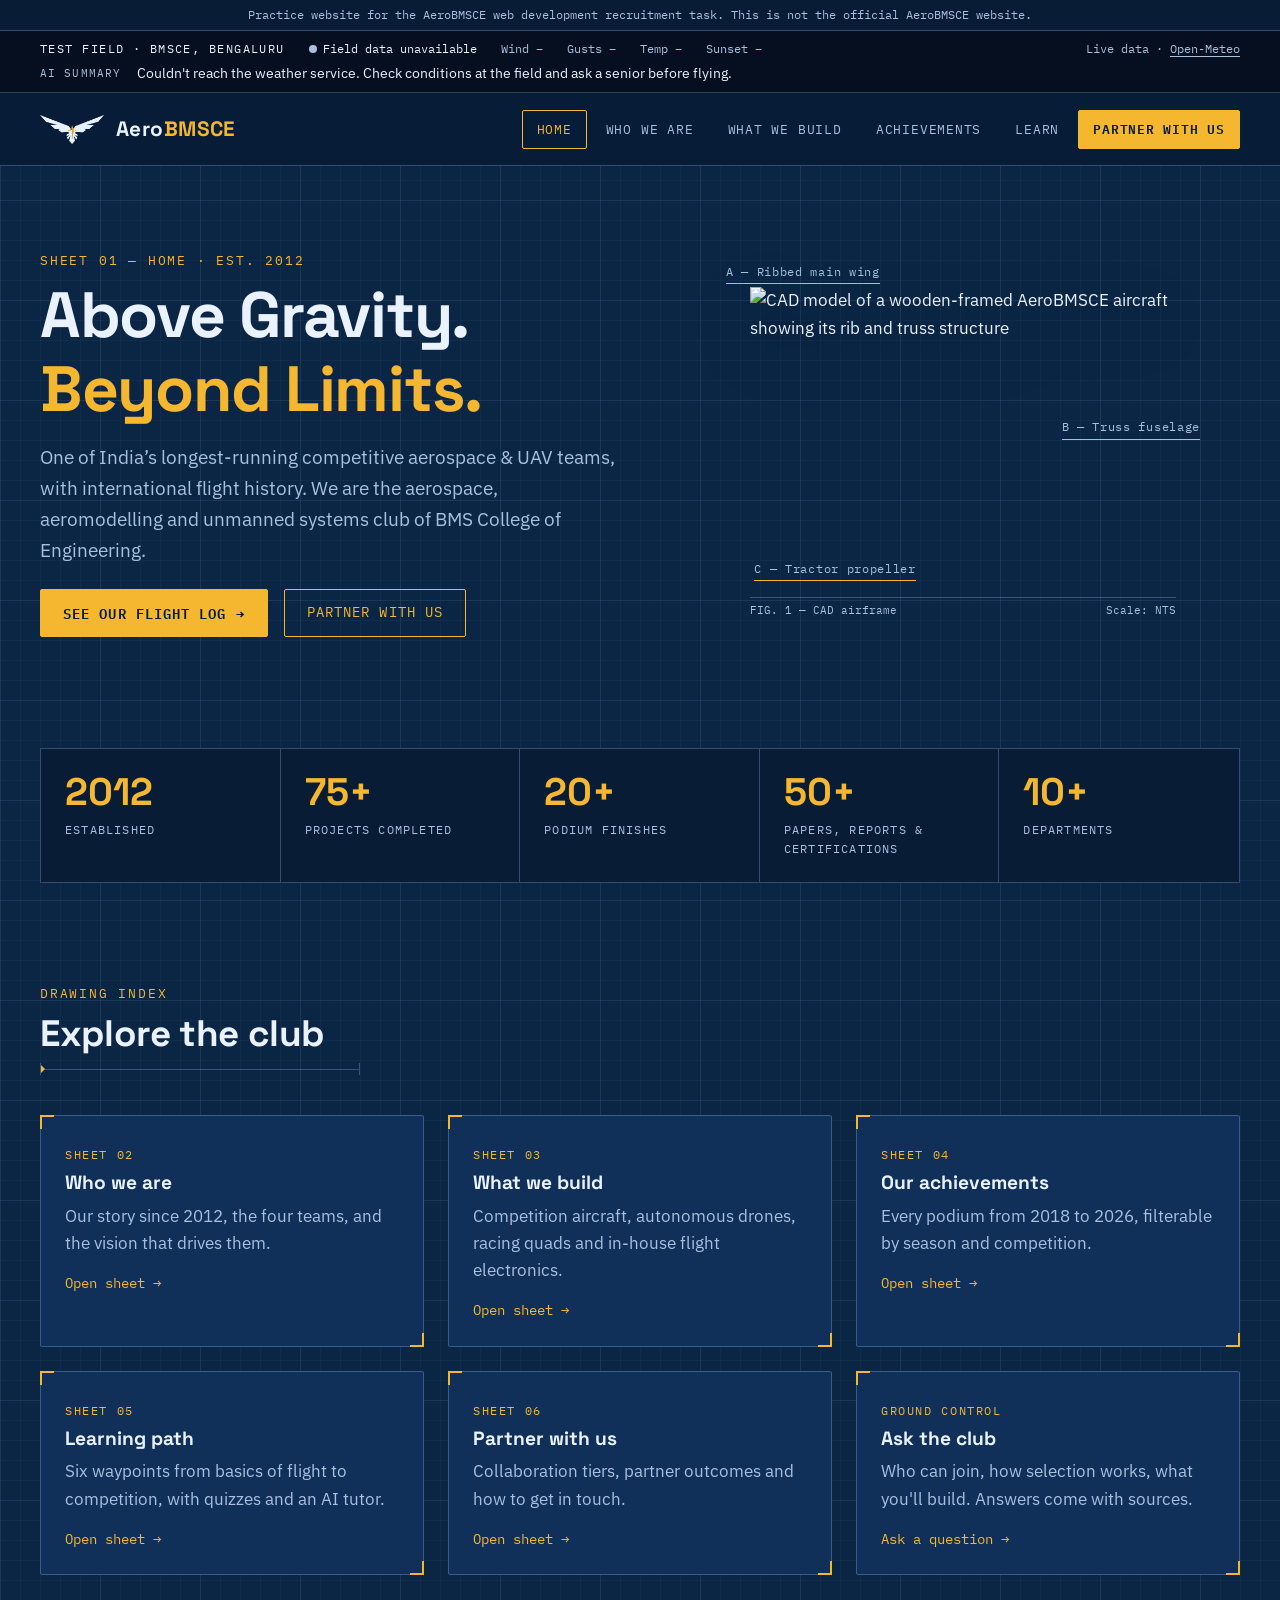
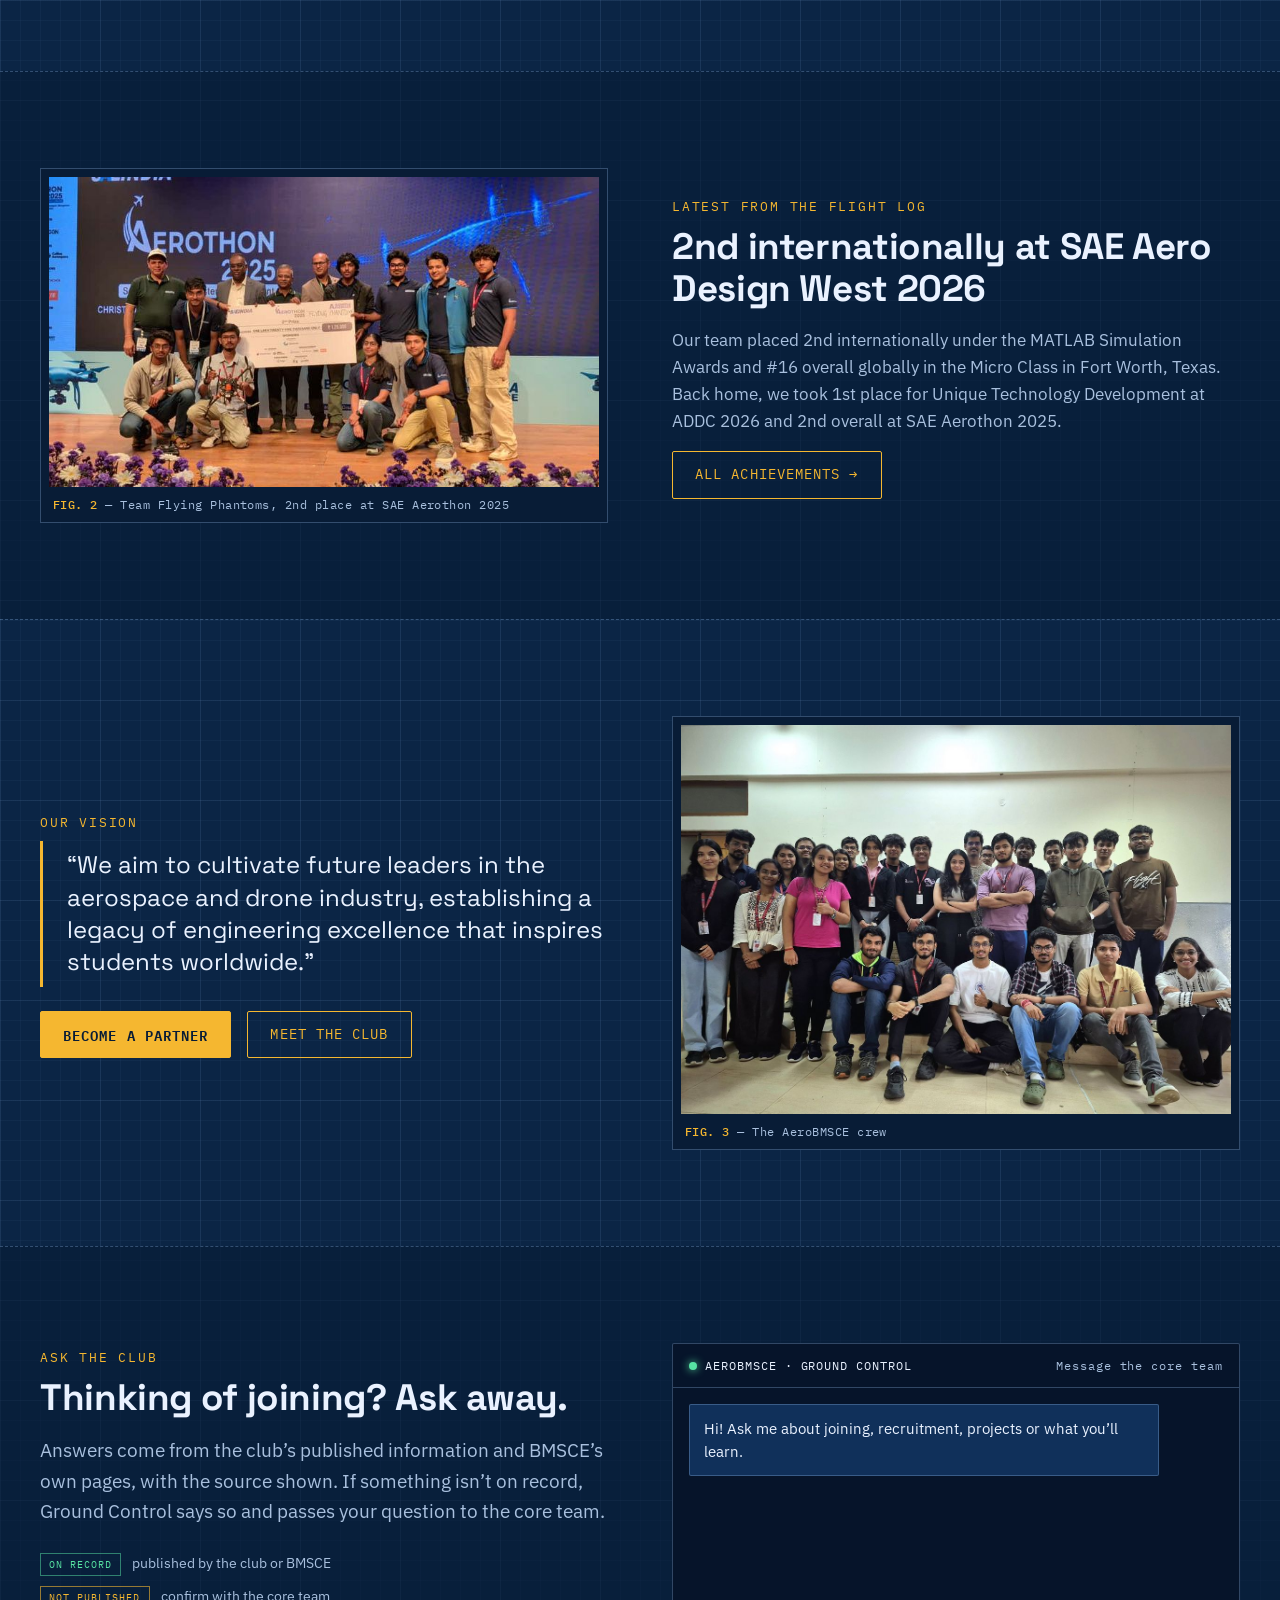
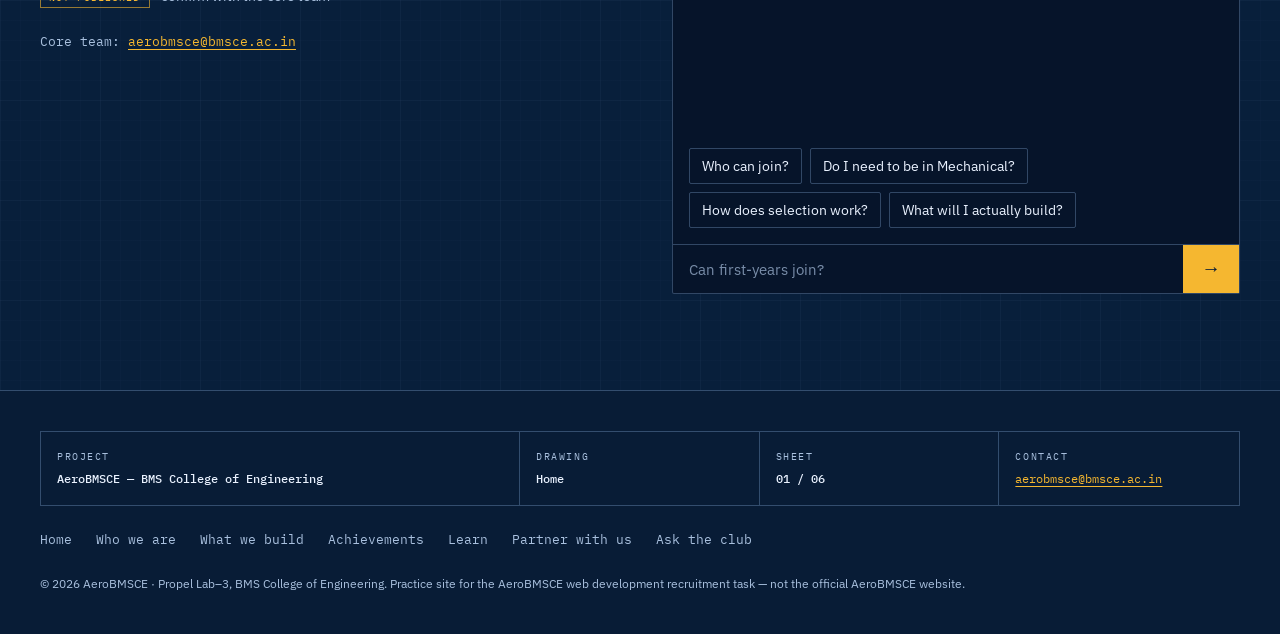
==== commit 017c1fb8: "Add learning path + AI tutor, project archive search and test-field strip - learn.html: six-waypoint" ====
--- a/index.html
+++ b/index.html
@@ -12,12 +12,31 @@
   <link rel="stylesheet" href="https://fonts.googleapis.com/css2?family=IBM+Plex+Mono:wght@400;500;600&family=IBM+Plex+Sans:wght@400;500;600&family=Space+Grotesk:wght@500;600;700&display=swap">
   <link rel="stylesheet" href="style.css">
   <script src="script.js" defer></script>
+  <script src="ai-core.js" defer></script>
   <script src="ask-the-club.js" defer></script>
+  <script src="field.js" defer></script>
 </head>
 <body>
 
   <a class="skip-link" href="#main">Skip to content</a>
   <div class="notice">Practice website for the AeroBMSCE web development recruitment task. This is not the official AeroBMSCE website.</div>
+
+  <!-- ===== Test-field conditions (filled in by field.js; stays hidden without JS) ===== -->
+  <section class="field-strip" id="field" aria-label="Test field conditions" hidden>
+    <div class="container field-row">
+      <span class="field-name">Test field · BMSCE, Bengaluru</span>
+      <span class="field-status" data-level="loading"><span class="field-dot" aria-hidden="true"></span><span data-field="status">Checking conditions…</span></span>
+      <span>Wind <b data-field="wind">–</b></span>
+      <span>Gusts <b data-field="gusts">–</b></span>
+      <span>Temp <b data-field="temp">–</b></span>
+      <span>Sunset <b data-field="sunset">–</b></span>
+      <span class="field-credit">Live data · <a href="https://open-meteo.com/" target="_blank" rel="noopener">Open-Meteo</a></span>
+    </div>
+    <div class="container field-summary">
+      <span class="field-ai">AI summary</span>
+      <span data-field="summary" aria-live="polite">Reading the windsock…</span>
+    </div>
+  </section>
 
   <!-- ===== Header (identical on every page; only aria-current changes) ===== -->
   <header class="site-header">
@@ -33,6 +52,7 @@
           <li><a href="who-we-are.html">Who we are</a></li>
           <li><a href="what-we-build.html">What we build</a></li>
           <li><a href="achievements.html">Achievements</a></li>
+          <li><a href="learn.html">Learn</a></li>
           <li class="nav-cta"><a href="partner-with-us.html">Partner with us</a></li>
         </ul>
       </nav>
@@ -83,7 +103,7 @@
           <h2>Explore the club</h2>
           <div class="dim-line"></div>
         </div>
-        <div class="grid-4">
+        <div class="grid-3">
           <a class="card" href="who-we-are.html">
             <span class="label">Sheet 02</span>
             <h3>Who we are</h3>
@@ -102,11 +122,23 @@
             <p class="muted">Every podium from 2018 to 2026, filterable by season and competition.</p>
             <span class="card-arrow">Open sheet →</span>
           </a>
+          <a class="card" href="learn.html">
+            <span class="label">Sheet 05</span>
+            <h3>Learning path</h3>
+            <p class="muted">Six waypoints from basics of flight to competition, with quizzes and an AI tutor.</p>
+            <span class="card-arrow">Open sheet →</span>
+          </a>
           <a class="card" href="partner-with-us.html">
-            <span class="label">Sheet 05</span>
+            <span class="label">Sheet 06</span>
             <h3>Partner with us</h3>
             <p class="muted">Collaboration tiers, partner outcomes and how to get in touch.</p>
             <span class="card-arrow">Open sheet →</span>
+          </a>
+          <a class="card" href="#ask">
+            <span class="label">Ground control</span>
+            <h3>Ask the club</h3>
+            <p class="muted">Who can join, how selection works, what you'll build. Answers come with sources.</p>
+            <span class="card-arrow">Ask a question →</span>
           </a>
         </div>
       </div>
@@ -195,7 +227,7 @@
       <div class="title-block">
         <div><small>PROJECT</small><strong>AeroBMSCE — BMS College of Engineering</strong></div>
         <div><small>DRAWING</small><strong>Home</strong></div>
-        <div><small>SHEET</small><strong>01 / 05</strong></div>
+        <div><small>SHEET</small><strong>01 / 06</strong></div>
         <div><small>CONTACT</small><a href="mailto:aerobmsce@bmsce.ac.in">aerobmsce@bmsce.ac.in</a></div>
       </div>
       <ul class="footer-links">
@@ -203,6 +235,7 @@
         <li><a href="who-we-are.html">Who we are</a></li>
         <li><a href="what-we-build.html">What we build</a></li>
         <li><a href="achievements.html">Achievements</a></li>
+        <li><a href="learn.html">Learn</a></li>
         <li><a href="partner-with-us.html">Partner with us</a></li>
         <li><a href="index.html#ask">Ask the club</a></li>
       </ul>
--- a/style.css
+++ b/style.css
@@ -459,7 +459,7 @@
 .gc-msg a { color: var(--gold); }
 
 .gc-source { font-family: var(--font-mono); font-size: 0.72rem; color: var(--ink-dim); border-top: 1px dashed var(--line); padding-top: var(--s2); }
-.gc-source span { text-transform: uppercase; letter-spacing: 0.12em; color: var(--ink); margin-right: var(--s1); }
+.gc-source-label { text-transform: uppercase; letter-spacing: 0.12em; color: var(--ink); margin-right: var(--s1); }
 .gc-source a { color: var(--ink-dim); }
 .gc-source a:hover { color: var(--gold); }
 
@@ -503,6 +503,120 @@
 }
 .gc-send:hover { background: #ffd36e; }
 .gc-noscript { padding: var(--s3); margin: 0; font-size: 0.9rem; color: var(--ink-dim); }
+
+/* tutor answer actions ("Open in notes" / "Flag for a senior") */
+.gc-actions { display: flex; flex-wrap: wrap; gap: var(--s3); font-family: var(--font-mono); font-size: 0.75rem; }
+.gc-link {
+  background: none; border: 0; padding: 0; cursor: pointer;
+  font: inherit; color: var(--gold); text-decoration: underline; text-underline-offset: 3px;
+}
+
+/* ---------- 14c. Test-field strip (home page) ---------- */
+.field-strip {
+  background: #050f1f;
+  border-bottom: 1px solid var(--line);
+  font-family: var(--font-mono); font-size: 0.75rem; color: var(--ink-dim);
+  padding: var(--s2) 0;
+}
+.field-row { display: flex; flex-wrap: wrap; align-items: center; gap: var(--s2) var(--s4); }
+.field-row b { color: var(--gold); font-weight: 500; }
+.field-name { text-transform: uppercase; letter-spacing: 0.12em; color: var(--ink); }
+.field-status { display: inline-flex; align-items: center; gap: 6px; color: var(--ink); }
+.field-dot { width: 8px; height: 8px; border-radius: 50%; background: var(--ink-dim); }
+.field-status[data-level="good"]     .field-dot { background: #57e3a3; box-shadow: 0 0 6px #57e3a3; }
+.field-status[data-level="marginal"] .field-dot { background: var(--gold); }
+.field-status[data-level="no"]       .field-dot { background: #ff6b6b; }
+.field-status[data-level="good"]     { color: #57e3a3; }
+.field-status[data-level="no"]       { color: #ff8a8a; }
+.field-credit { margin-left: auto; }
+.field-credit a { color: var(--ink-dim); }
+.field-summary { display: flex; gap: var(--s3); margin-top: var(--s1); font-family: var(--font-body); font-size: 0.85rem; color: var(--ink); }
+.field-ai { font-family: var(--font-mono); font-size: 0.7rem; text-transform: uppercase; letter-spacing: 0.1em; color: var(--ink-dim); white-space: nowrap; padding-top: 2px; }
+
+/* ---------- 14d. Learning path ---------- */
+.route-section { padding-bottom: var(--s5); }
+.route {
+  list-style: none; margin: 0; padding: 0;
+  display: grid; grid-template-columns: repeat(6, 1fr); gap: var(--s3);
+  position: relative;
+}
+.route::before {                 /* dashed flight path joining the waypoints */
+  content: ""; position: absolute; left: 8px; right: 0; top: 9px;
+  border-top: 1px dashed var(--gold); opacity: 0.6;
+}
+.route-stop a { display: block; position: relative; text-decoration: none; color: var(--ink); padding-top: 34px; }
+.route-diamond {
+  position: absolute; top: 0; left: 0;
+  width: 18px; height: 18px; transform: rotate(45deg);
+  background: var(--paper); border: 1.5px solid var(--gold);
+}
+.route-stop.is-complete .route-diamond { background: var(--gold); }
+.route-stop.is-current .route-diamond { box-shadow: 0 0 0 4px var(--gold-soft); }
+.route-code { display: block; font-family: var(--font-mono); font-size: 0.7rem; color: var(--ink-dim); letter-spacing: 0.08em; }
+.route-title { display: block; font-family: var(--font-head); font-weight: 600; font-size: 1.05rem; margin: 2px 0 var(--s1); }
+.route-summary { display: block; font-size: 0.85rem; color: var(--ink-dim); line-height: 1.45; }
+.route-stop a:hover .route-title,
+.route-stop.is-current .route-title { color: var(--gold); }
+
+.learn-layout { display: grid; grid-template-columns: minmax(0, 1.6fr) minmax(0, 1fr); gap: var(--s5); align-items: start; }
+.tutor { position: sticky; top: 96px; }
+.tutor .gc-log { height: 420px; }
+.tutor .gc-form { display: none; }
+.tutor.is-ready .gc-form { display: flex; }
+
+.wpt-head { margin-bottom: var(--s4); }
+.wpt-head h2 { margin-bottom: var(--s2); }
+.wpt-notes { display: grid; gap: var(--s3); }
+.note { scroll-margin-top: 110px; transition: box-shadow .3s; }
+.note p { color: var(--ink); }
+.note.is-highlight { box-shadow: 0 0 0 2px var(--gold); }
+.note-source { font-family: var(--font-mono); font-size: 0.72rem; color: var(--ink-dim); border-top: 1px dashed var(--line); padding-top: var(--s2); margin-top: var(--s3); }
+.note-source a { color: var(--ink-dim); }
+.note-source a:hover { color: var(--gold); }
+
+.quiz { margin-top: var(--s5); border: 1px solid var(--line); background: var(--paper-deep); padding: var(--s4); }
+.quiz-head { display: flex; justify-content: space-between; align-items: baseline; gap: var(--s3); margin-bottom: var(--s3); }
+.quiz-head h3 { margin: 0; }
+.quiz-score { font-family: var(--font-mono); font-size: 0.8rem; color: var(--gold); }
+.quiz-q { padding: var(--s3) 0; border-top: 1px dashed var(--line); }
+.quiz-question { margin-bottom: var(--s2); }
+.quiz-options { display: grid; grid-template-columns: 1fr 1fr; gap: var(--s2); }
+.quiz-option {
+  text-align: left; cursor: pointer;
+  background: var(--panel); color: var(--ink);
+  border: 1px solid var(--line); border-radius: var(--radius);
+  padding: 10px 12px; font-family: var(--font-body); font-size: 0.92rem;
+}
+.quiz-option:hover:not(:disabled) { border-color: var(--gold); }
+.quiz-option:disabled { cursor: default; opacity: 0.6; }
+.quiz-option.is-correct { opacity: 1; border-color: #57e3a3; background: rgba(87, 227, 163, 0.12); }
+.quiz-option.is-wrong { opacity: 1; border-color: #ff6b6b; background: rgba(255, 107, 107, 0.12); }
+.quiz-explain { margin: var(--s2) 0 0; font-size: 0.9rem; color: var(--ink-dim); }
+.quiz-retry { margin-top: var(--s3); }
+.wpt-nav { display: flex; justify-content: space-between; gap: var(--s3); flex-wrap: wrap; margin-top: var(--s5); }
+
+/* ---------- 14e. Project archive ---------- */
+.archive-search { display: flex; max-width: 640px; margin-top: var(--s4); border: 1px solid var(--line); background: #06142a; }
+.archive-input {
+  flex: 1; min-width: 0; background: transparent; border: 0; color: var(--ink);
+  padding: 14px var(--s3); font-family: var(--font-body); font-size: 0.95rem;
+}
+.archive-input::placeholder { color: var(--ink-dim); opacity: 0.7; }
+.archive-search .btn { border-radius: 0; }
+.archive-examples { padding: var(--s3) 0 0; }
+.archive-answer { min-height: 1.6em; margin: var(--s3) 0 var(--s4); color: var(--ink); }
+.archive-answer .gc-tag { margin: 0 var(--s2) 0 0; }
+.archive-grid { display: grid; grid-template-columns: repeat(3, minmax(0, 1fr)); gap: var(--s4); }
+.archive-card { border: 1px solid var(--line); padding: var(--s4); display: flex; flex-direction: column; }
+.archive-meta { display: flex; justify-content: space-between; font-family: var(--font-mono); font-size: 0.72rem; color: var(--ink-dim); text-transform: uppercase; letter-spacing: 0.08em; }
+.archive-icon { margin: var(--s3) auto; width: 120px; border-bottom: 1px dashed var(--gold); padding-bottom: var(--s2); }
+.archive-icon svg { width: 120px; height: 30px; fill: none; stroke: var(--ink); stroke-width: 1.2; }
+.archive-card h3 { margin-bottom: var(--s3); }
+.archive-card dl { display: grid; grid-template-columns: 70px 1fr; gap: var(--s1) var(--s3); margin: 0 0 var(--s3); font-size: 0.88rem; }
+.archive-card dt { font-family: var(--font-mono); font-size: 0.72rem; color: var(--ink-dim); padding-top: 2px; }
+.archive-card dd { margin: 0; }
+.archive-result { color: var(--gold); }
+.archive-card .gc-source { margin-top: auto; }
 
 /* ---------- 15. Footer: drawing-sheet title block ---------- */
 .site-footer { border-top: 1px solid var(--line); background: var(--paper-deep); }
@@ -530,7 +644,8 @@
   .stat:nth-child(n+4) { border-top: 1px solid var(--line); }
 }
 
-@media (max-width: 900px) {
+/* six nav links no longer fit beside the logo below this width */
+@media (max-width: 1080px) {
   .nav-toggle { display: block; }
   .site-nav {
     position: absolute; top: 100%; left: calc(-1 * var(--s4)); right: calc(-1 * var(--s4));
@@ -538,6 +653,15 @@
   }
   .site-nav.is-open { display: block; }
   .nav-list { flex-direction: column; padding: var(--s3) var(--s4); }
+  .route { grid-template-columns: repeat(3, 1fr); row-gap: var(--s5); }
+  .route::before { display: none; }
+  .archive-grid { grid-template-columns: repeat(2, minmax(0, 1fr)); }
+}
+
+@media (max-width: 900px) {
+  .learn-layout { grid-template-columns: minmax(0, 1fr); }
+  .tutor { position: static; }
+  .field-credit { margin-left: 0; }
 
   /* minmax(0, 1fr): a plain 1fr column refuses to shrink below its widest content */
   .split, .home-hero .split, .contact-card, .timeline-layout { grid-template-columns: minmax(0, 1fr); }
@@ -552,6 +676,9 @@
   body { font-size: 16px; }
   .grid-2, .grid-3, .grid-4, .milestones, .photo-grid, .stats, .stats.stats-2 { grid-template-columns: 1fr; }
   .title-block a { overflow-wrap: anywhere; }
+  .route { grid-template-columns: 1fr 1fr; }
+  .archive-grid, .quiz-options { grid-template-columns: minmax(0, 1fr); }
+  .field-summary { flex-direction: column; gap: 2px; }
   .photo-grid .wide { grid-column: auto; }
   .logo-wall { grid-template-columns: repeat(2, 1fr); }
   .stat { border-right: 0; border-top: 1px solid var(--line); }
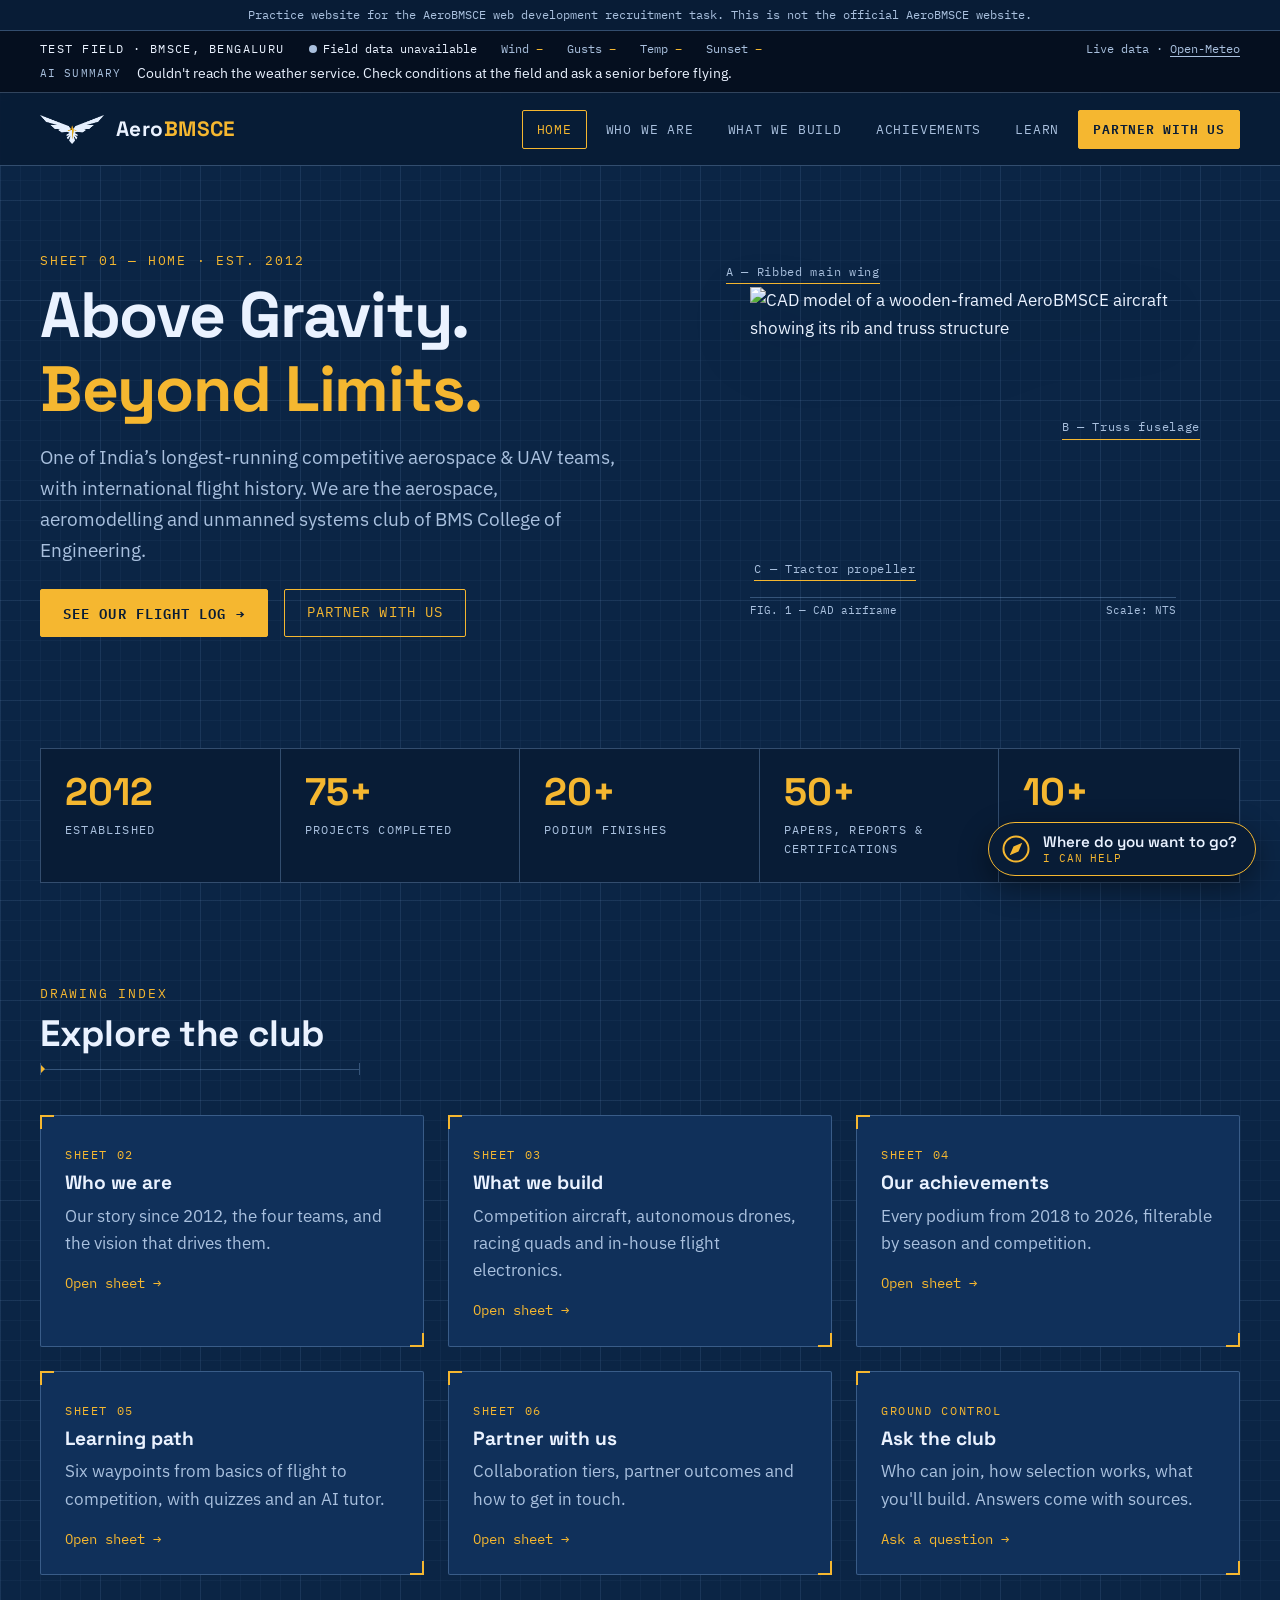
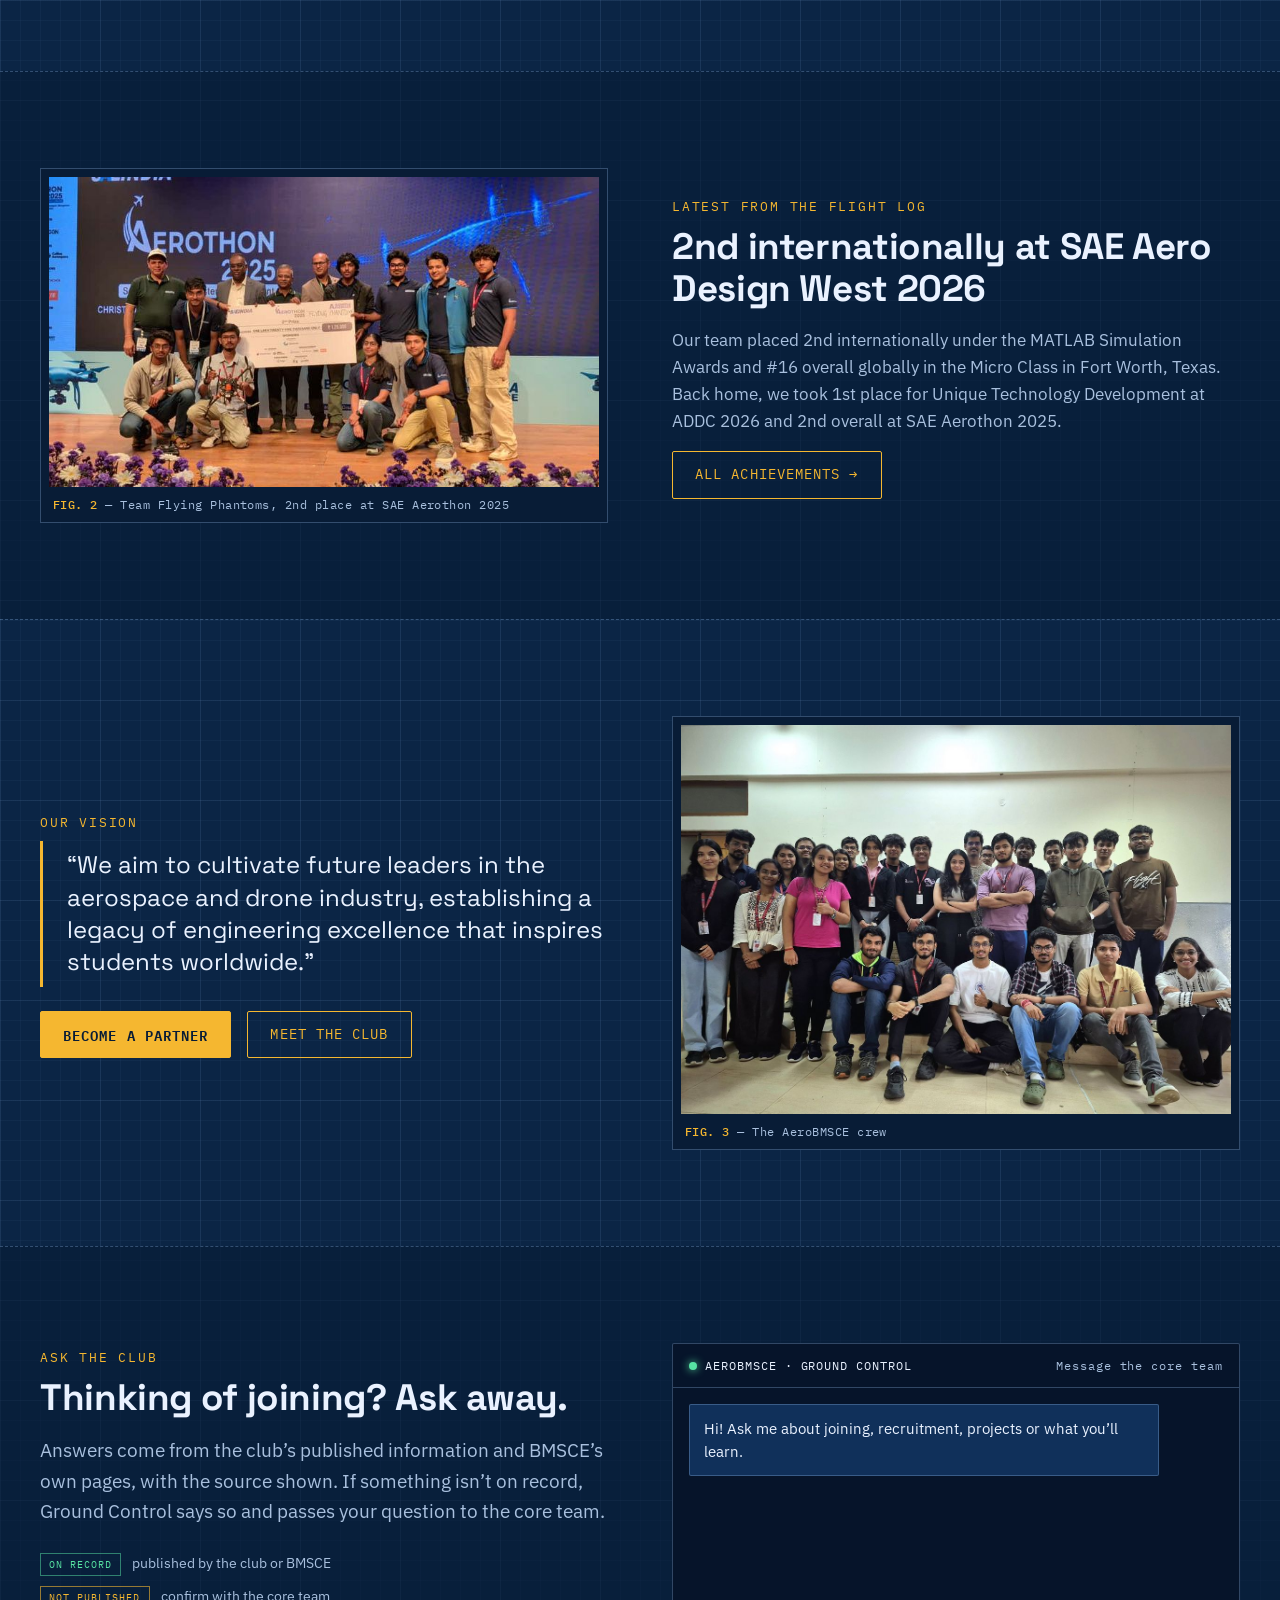
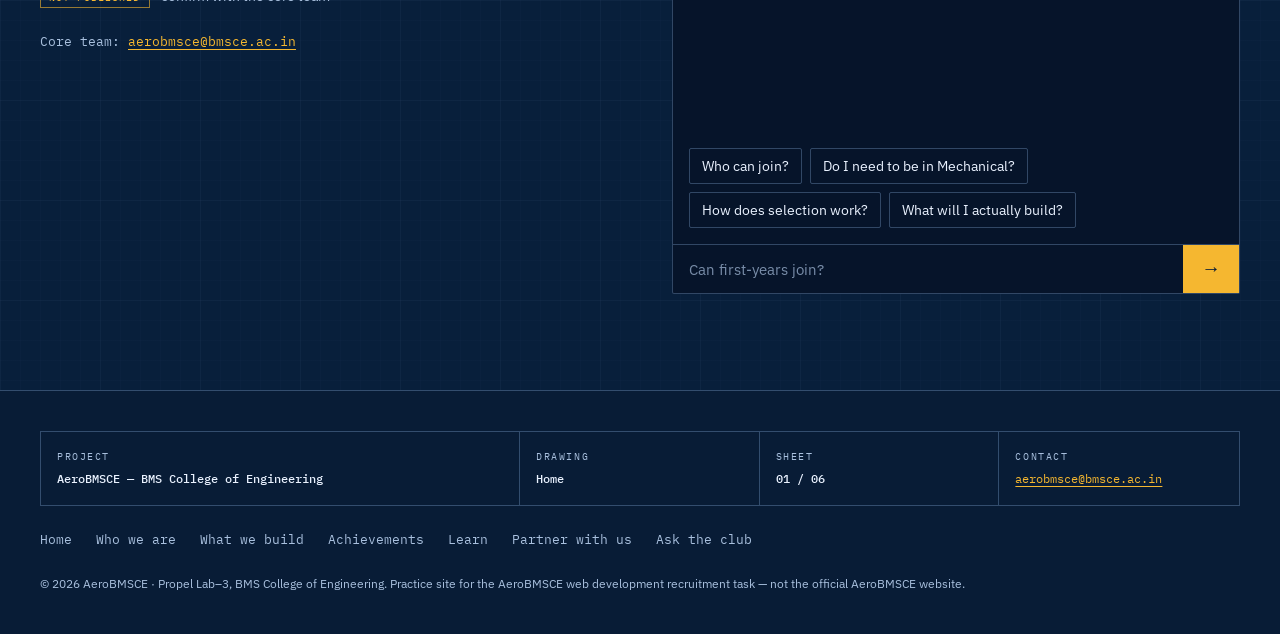
==== commit b806fd85: "Add "Where do you want to go?" site navigator and AI-SPEC.md - Home page floating navigator: plain-l" ====
--- a/index.html
+++ b/index.html
@@ -15,6 +15,7 @@
   <script src="ai-core.js" defer></script>
   <script src="ask-the-club.js" defer></script>
   <script src="field.js" defer></script>
+  <script src="navigator.js" defer></script>
 </head>
 <body>
 
@@ -85,7 +86,7 @@
     </section>
 
     <!-- ===== Key numbers ===== -->
-    <section class="container" aria-label="AeroBMSCE in numbers">
+    <section id="numbers" class="container" aria-label="AeroBMSCE in numbers">
       <div class="stats">
         <div class="stat"><div class="stat-value">2012</div><div class="stat-label">Established</div></div>
         <div class="stat"><div class="stat-value">75+</div><div class="stat-label">Projects completed</div></div>
@@ -96,7 +97,7 @@
     </section>
 
     <!-- ===== The four sections of the site ===== -->
-    <section class="section">
+    <section id="explore" class="section">
       <div class="container">
         <div class="dim-heading">
           <span class="label">Drawing index</span>
@@ -145,7 +146,7 @@
     </section>
 
     <!-- ===== Latest result ===== -->
-    <section class="section band">
+    <section id="latest" class="section band">
       <div class="container split">
         <figure class="figure">
           <img src="images/photo1.jpg" alt="Team Flying Phantoms on stage holding the SAE Aerothon 2025 second prize cheque" width="768" height="432" loading="lazy">
@@ -161,7 +162,7 @@
     </section>
 
     <!-- ===== Vision ===== -->
-    <section class="section">
+    <section id="vision" class="section">
       <div class="container split">
         <div>
           <span class="label">Our vision</span>
@@ -220,6 +221,38 @@
     </section>
 
   </main>
+
+  <!-- ===== Site navigator: "Where do you want to go?" (navigator.js) ===== -->
+  <button class="nav-ai-launcher" type="button" aria-expanded="false" aria-controls="nav-ai-panel" hidden>
+    <svg class="nav-ai-icon" viewBox="0 0 24 24" aria-hidden="true">
+      <circle cx="12" cy="12" r="10"/>
+      <path d="M15.5 8.5 L13.4 13.4 L8.5 15.5 L10.6 10.6 Z"/>
+    </svg>
+    <span class="nav-ai-text">Where do you want to go?<small>I can help</small></span>
+  </button>
+
+  <div class="nav-ai-panel" id="nav-ai-panel" role="dialog" aria-labelledby="nav-ai-title" hidden>
+    <div class="gc-head">
+      <span class="gc-title" id="nav-ai-title"><span class="gc-dot" aria-hidden="true"></span>Site navigator</span>
+      <button class="nav-ai-close" type="button" aria-label="Close navigator">×</button>
+    </div>
+    <div class="nav-ai-body">
+      <p class="nav-ai-msg">Tell me what you're looking for and I'll take you to the exact spot on the site.</p>
+      <form class="nav-ai-form" autocomplete="off">
+        <label class="visually-hidden" for="nav-ai-input">What are you looking for?</label>
+        <input class="nav-ai-input gc-input" id="nav-ai-input" type="text" placeholder="e.g. sponsorship tiers, LiPo safety, team photos" maxlength="200">
+        <button class="gc-send" type="submit" aria-label="Find it">→</button>
+      </form>
+      <div class="nav-ai-chips gc-chips" aria-label="Popular destinations">
+        <button type="button" class="gc-chip">How to join</button>
+        <button type="button" class="gc-chip">Sponsorship tiers</button>
+        <button type="button" class="gc-chip">Team photos</button>
+        <button type="button" class="gc-chip">Drone rules</button>
+        <button type="button" class="gc-chip">2024 results</button>
+      </div>
+      <div class="nav-ai-results" aria-live="polite"></div>
+    </div>
+  </div>
 
   <!-- ===== Footer: drawing title block ===== -->
   <footer class="site-footer">
--- a/style.css
+++ b/style.css
@@ -35,9 +35,12 @@
 /* ---------- 2. Base ---------- */
 *, *::before, *::after { box-sizing: border-box; }
 
-html { scroll-behavior: smooth; }
+/* Smooth scrolling is switched on by script.js only after the page has
+   loaded and landed on any #anchor; animating the browser's own initial
+   anchor jump made it overshoot while web fonts were still loading. */
+html.smooth-scroll { scroll-behavior: smooth; }
 @media (prefers-reduced-motion: reduce) {
-  html { scroll-behavior: auto; }
+  html.smooth-scroll { scroll-behavior: auto; }
   *, *::before, *::after { transition: none !important; animation: none !important; }
 }
 
@@ -618,6 +621,57 @@
 .archive-result { color: var(--gold); }
 .archive-card .gc-source { margin-top: auto; }
 
+/* ---------- 14f. Site navigator ("Where do you want to go?") ---------- */
+.nav-ai-launcher {
+  position: fixed; right: var(--s4); bottom: var(--s4); z-index: 60;
+  display: flex; align-items: center; gap: 12px;
+  padding: 10px 18px 10px 12px;
+  background: var(--paper-deep); color: var(--ink);
+  border: 1px solid var(--gold); border-radius: 999px;
+  box-shadow: 0 10px 30px rgba(0, 0, 0, 0.45);
+  cursor: pointer; text-align: left;
+}
+.nav-ai-launcher:hover { background: var(--panel); }
+.nav-ai-launcher[hidden] { display: none; }
+.nav-ai-icon { width: 30px; height: 30px; flex: none; fill: none; stroke: var(--gold); stroke-width: 1.6; }
+.nav-ai-icon path { fill: var(--gold); }
+.nav-ai-text { font-family: var(--font-head); font-weight: 600; font-size: 0.95rem; line-height: 1.2; }
+.nav-ai-text small { display: block; font-family: var(--font-mono); font-weight: 400; font-size: 0.7rem; color: var(--gold); letter-spacing: 0.08em; text-transform: uppercase; }
+
+.nav-ai-panel {
+  position: fixed; right: var(--s4); bottom: 92px; z-index: 61;
+  width: min(420px, calc(100vw - 2 * var(--s4)));
+  max-height: calc(100vh - 140px); overflow-y: auto;
+  background: #06142a; border: 1px solid var(--line); border-radius: var(--radius);
+  box-shadow: 0 20px 50px rgba(0, 0, 0, 0.55);
+}
+.nav-ai-panel[hidden] { display: none; }
+.nav-ai-close { background: none; border: 0; color: var(--ink-dim); font-size: 1.4rem; line-height: 1; cursor: pointer; padding: 0 4px; }
+.nav-ai-close:hover { color: var(--gold); }
+.nav-ai-body { padding: var(--s3); }
+.nav-ai-msg { font-size: 0.9rem; color: var(--ink-dim); margin-bottom: var(--s3); }
+.nav-ai-msg .gc-tag { margin: 0 var(--s1) 0 0; }
+.nav-ai-form { display: flex; border: 1px solid var(--line); margin-bottom: var(--s3); }
+.nav-ai-body .gc-chips { padding: 0 0 var(--s3); }
+.nav-ai-list { list-style: none; margin: 0; padding: 0; display: grid; gap: var(--s2); }
+.nav-ai-result { border: 1px solid var(--line); padding: 12px var(--s3); display: grid; gap: 2px; }
+.nav-ai-result.is-best { border-color: var(--gold); background: rgba(245, 183, 48, 0.06); }
+.nav-ai-result p { margin: 0 0 var(--s2); font-size: 0.85rem; color: var(--ink-dim); }
+.nav-ai-path { font-family: var(--font-mono); font-size: 0.7rem; color: var(--gold); letter-spacing: 0.06em; }
+.nav-ai-result .btn { justify-self: start; padding: 8px 14px; font-size: 0.75rem; }
+.nav-ai-go { font-family: var(--font-mono); font-size: 0.78rem; }
+.nav-ai-pages { list-style: none; padding: 0; margin: 0 0 var(--s3); display: flex; flex-wrap: wrap; gap: var(--s2); }
+.nav-ai-pages a { display: inline-block; border: 1px solid var(--line); padding: 6px 10px; font-size: 0.85rem; text-decoration: none; }
+
+/* Landing spot: sections clear the sticky header, and the exact
+   section the navigator (or any #link) sends you to flashes gold. */
+section[id] { scroll-margin-top: 80px; }
+section[id]:target { animation: nav-arrive 2.4s ease-out; }
+@keyframes nav-arrive {
+  0%, 35% { box-shadow: inset 0 0 0 3px var(--gold); }
+  100%    { box-shadow: inset 0 0 0 3px transparent; }
+}
+
 /* ---------- 15. Footer: drawing-sheet title block ---------- */
 .site-footer { border-top: 1px solid var(--line); background: var(--paper-deep); }
 .title-block {
@@ -679,6 +733,9 @@
   .route { grid-template-columns: 1fr 1fr; }
   .archive-grid, .quiz-options { grid-template-columns: minmax(0, 1fr); }
   .field-summary { flex-direction: column; gap: 2px; }
+  .nav-ai-launcher { right: var(--s3); bottom: var(--s3); padding: 8px 14px 8px 10px; }
+  .nav-ai-text { font-size: 0.85rem; }
+  .nav-ai-panel { right: var(--s3); bottom: 80px; width: calc(100vw - 2 * var(--s3)); }
   .photo-grid .wide { grid-column: auto; }
   .logo-wall { grid-template-columns: repeat(2, 1fr); }
   .stat { border-right: 0; border-top: 1px solid var(--line); }
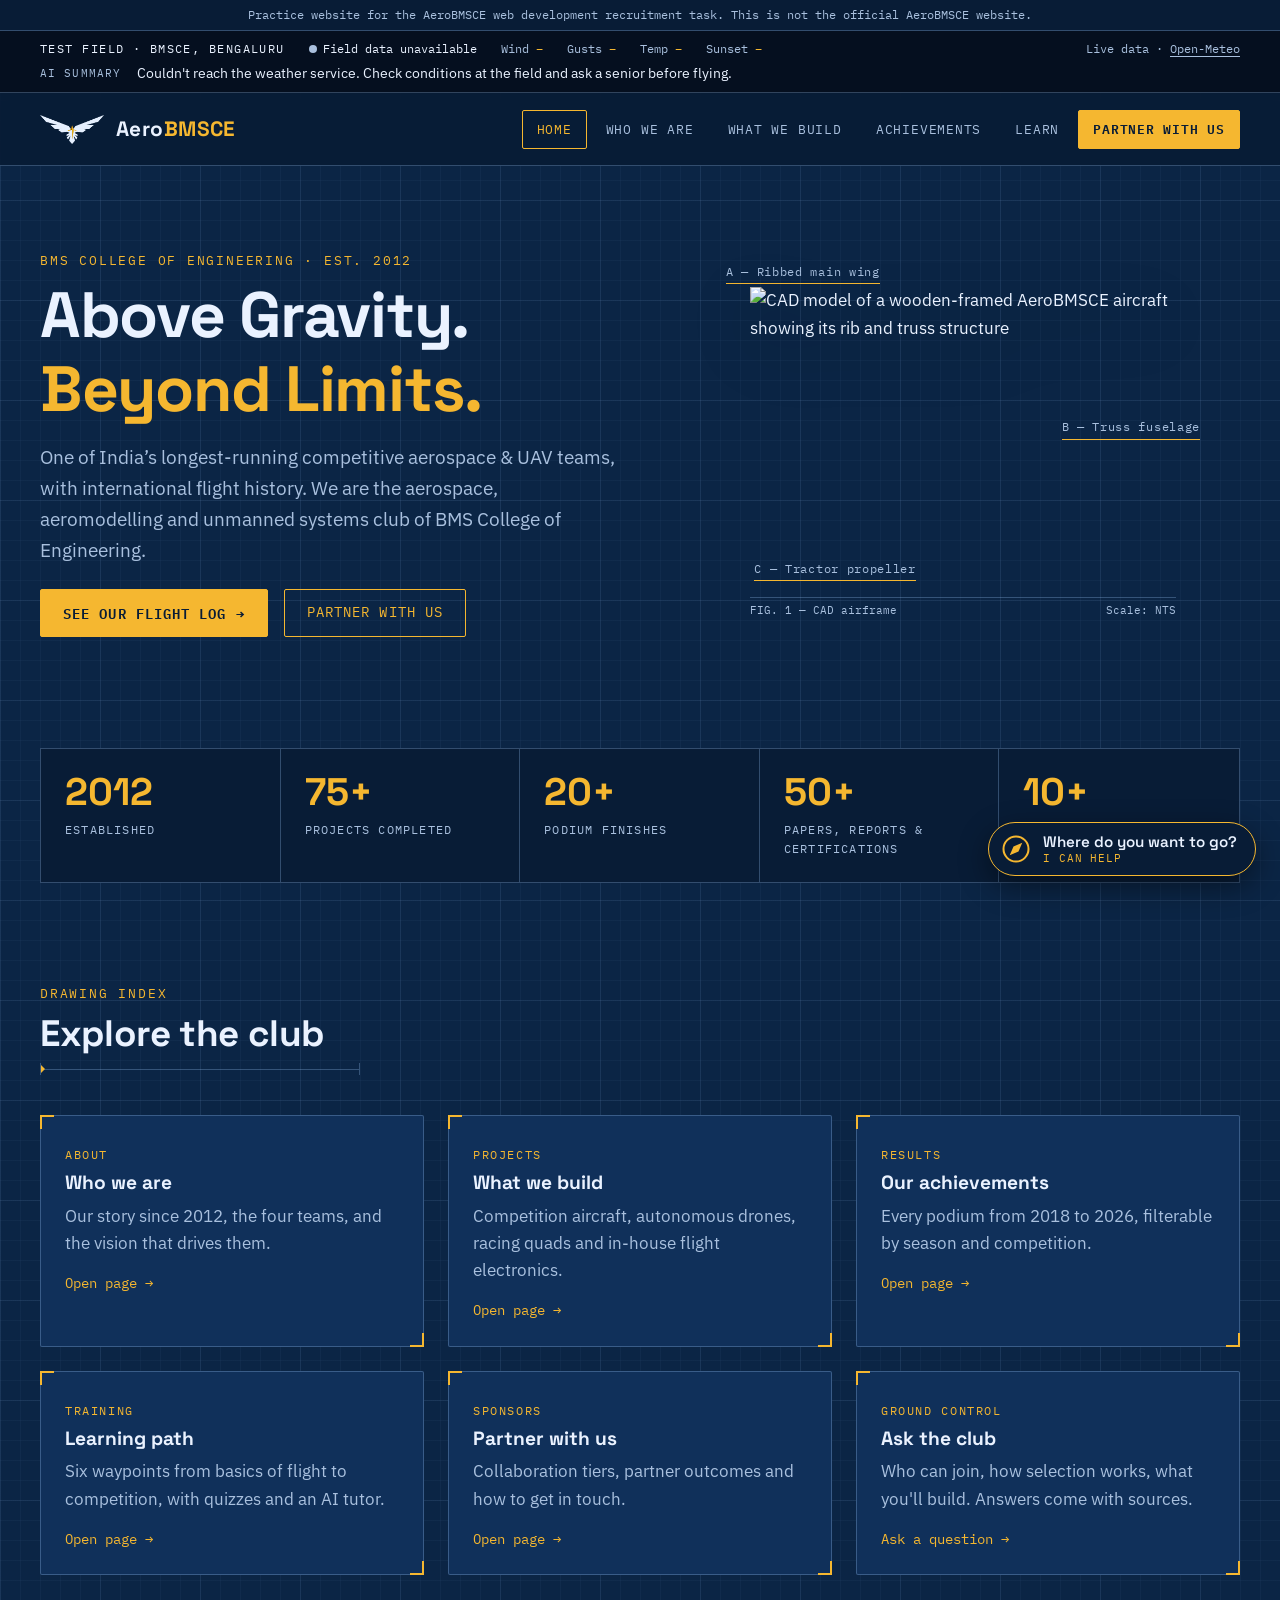
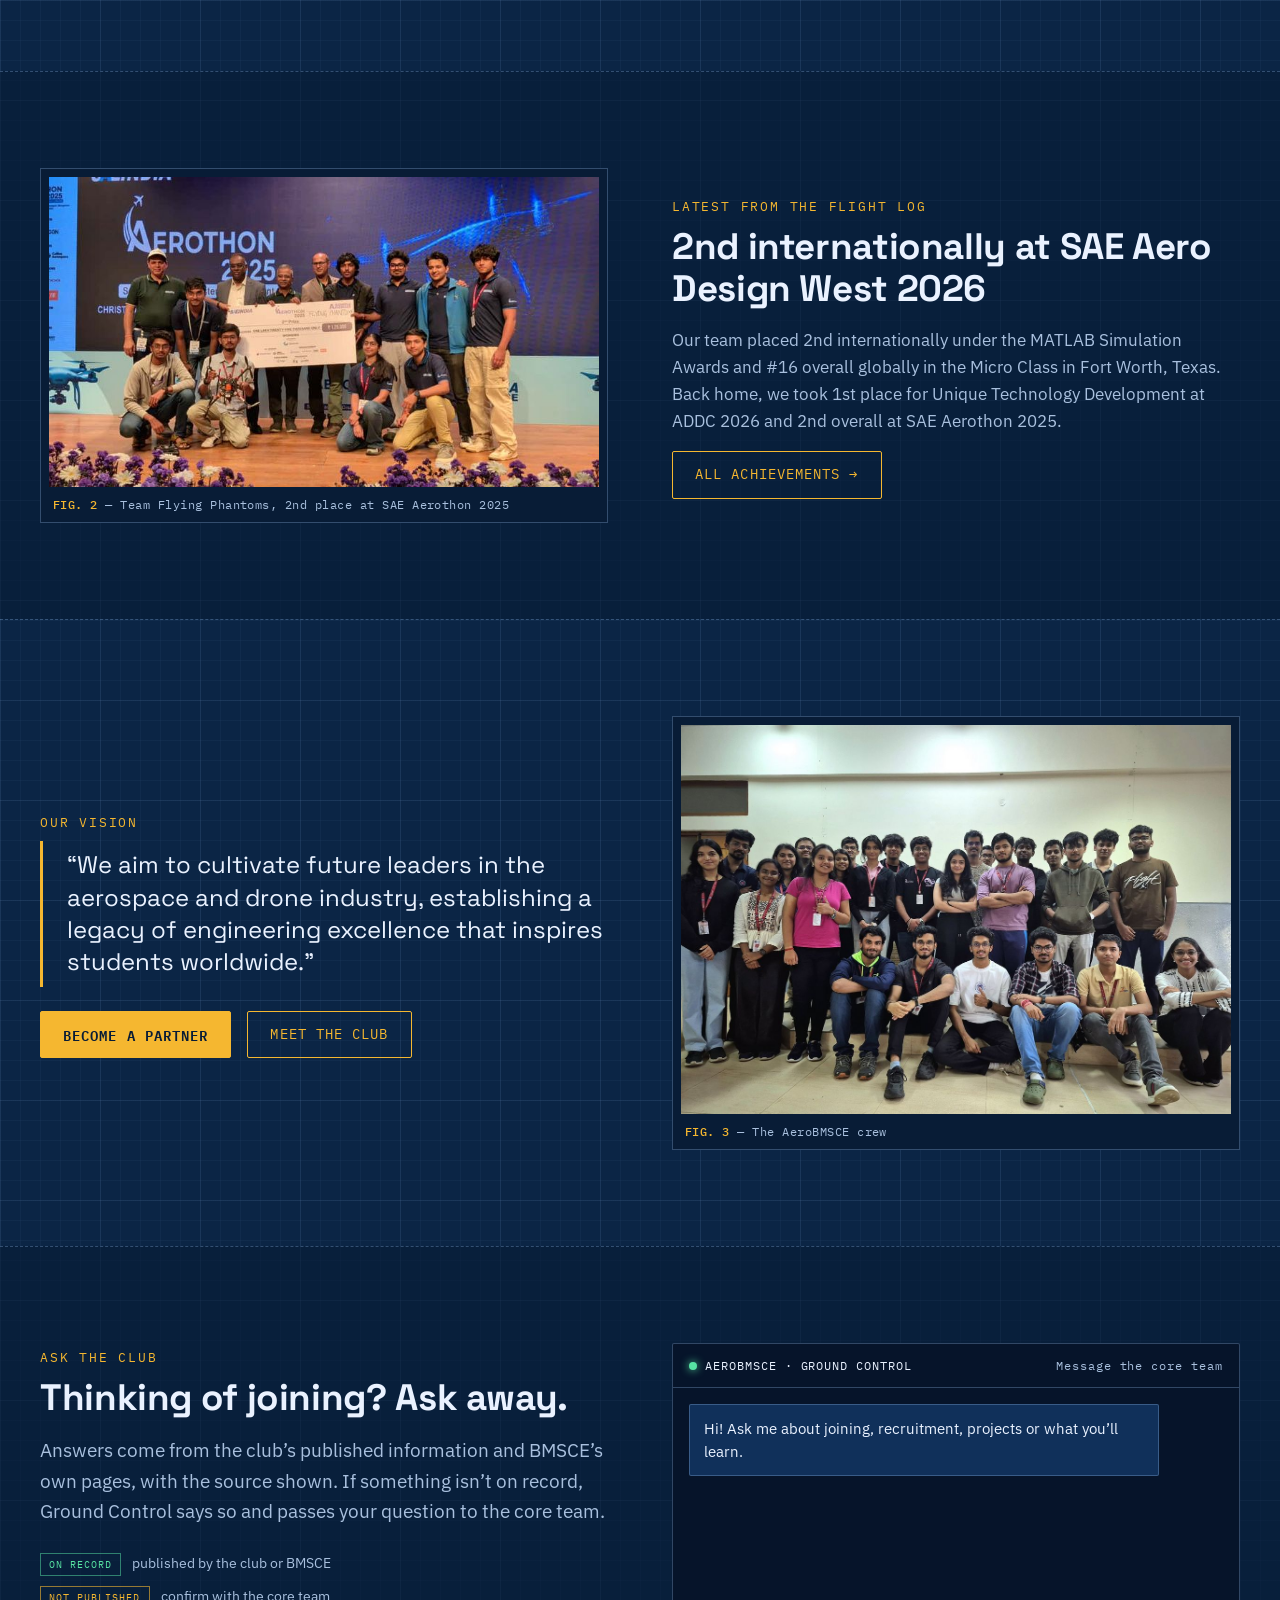
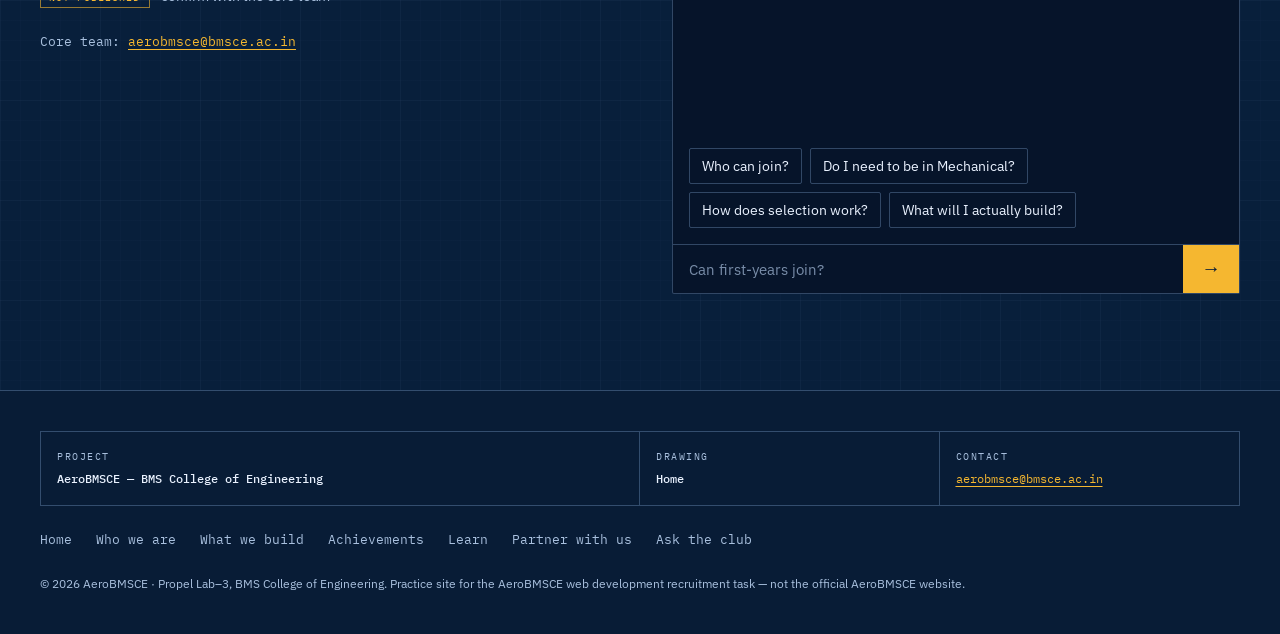
==== commit c8e11335: "Save README edits and remove sheet numbering - README: author's edits (observable flaws, reasons for" ====
--- a/index.html
+++ b/index.html
@@ -66,7 +66,7 @@
     <section class="home-hero">
       <div class="container split">
         <div>
-          <span class="label">Sheet 01 — Home · Est. 2012</span>
+          <span class="label">BMS College of Engineering · Est. 2012</span>
           <h1>Above Gravity. <span>Beyond Limits.</span></h1>
           <p class="lead">One of India’s longest-running competitive aerospace &amp; UAV teams, with international flight history. We are the aerospace, aeromodelling and unmanned systems club of BMS College of Engineering.</p>
           <div class="btn-row">
@@ -106,34 +106,34 @@
         </div>
         <div class="grid-3">
           <a class="card" href="who-we-are.html">
-            <span class="label">Sheet 02</span>
+            <span class="label">About</span>
             <h3>Who we are</h3>
             <p class="muted">Our story since 2012, the four teams, and the vision that drives them.</p>
-            <span class="card-arrow">Open sheet →</span>
+            <span class="card-arrow">Open page →</span>
           </a>
           <a class="card" href="what-we-build.html">
-            <span class="label">Sheet 03</span>
+            <span class="label">Projects</span>
             <h3>What we build</h3>
             <p class="muted">Competition aircraft, autonomous drones, racing quads and in-house flight electronics.</p>
-            <span class="card-arrow">Open sheet →</span>
+            <span class="card-arrow">Open page →</span>
           </a>
           <a class="card" href="achievements.html">
-            <span class="label">Sheet 04</span>
+            <span class="label">Results</span>
             <h3>Our achievements</h3>
             <p class="muted">Every podium from 2018 to 2026, filterable by season and competition.</p>
-            <span class="card-arrow">Open sheet →</span>
+            <span class="card-arrow">Open page →</span>
           </a>
           <a class="card" href="learn.html">
-            <span class="label">Sheet 05</span>
+            <span class="label">Training</span>
             <h3>Learning path</h3>
             <p class="muted">Six waypoints from basics of flight to competition, with quizzes and an AI tutor.</p>
-            <span class="card-arrow">Open sheet →</span>
+            <span class="card-arrow">Open page →</span>
           </a>
           <a class="card" href="partner-with-us.html">
-            <span class="label">Sheet 06</span>
+            <span class="label">Sponsors</span>
             <h3>Partner with us</h3>
             <p class="muted">Collaboration tiers, partner outcomes and how to get in touch.</p>
-            <span class="card-arrow">Open sheet →</span>
+            <span class="card-arrow">Open page →</span>
           </a>
           <a class="card" href="#ask">
             <span class="label">Ground control</span>
@@ -260,7 +260,6 @@
       <div class="title-block">
         <div><small>PROJECT</small><strong>AeroBMSCE — BMS College of Engineering</strong></div>
         <div><small>DRAWING</small><strong>Home</strong></div>
-        <div><small>SHEET</small><strong>01 / 06</strong></div>
         <div><small>CONTACT</small><a href="mailto:aerobmsce@bmsce.ac.in">aerobmsce@bmsce.ac.in</a></div>
       </div>
       <ul class="footer-links">
--- a/style.css
+++ b/style.css
@@ -1,8 +1,8 @@
 /* =========================================================
    AeroBMSCE — "Blueprint" design system
-   Every page is treated as a sheet in one engineering drawing
-   set: grid paper background, dimension-line headings, and a
-   title block in the footer. Gold comes from the club logo.
+   The site borrows from engineering drawings: grid paper
+   background, dimension-line headings, and a title block in
+   the footer. Gold comes from the club logo.
    ========================================================= */
 
 /* ---------- 1. Design tokens ---------- */
@@ -676,7 +676,7 @@
 .site-footer { border-top: 1px solid var(--line); background: var(--paper-deep); }
 .title-block {
   display: grid;
-  grid-template-columns: 2fr 1fr 1fr 1fr;
+  grid-template-columns: 2fr 1fr 1fr;
   border: 1px solid var(--line);
   margin: var(--s5) 0 var(--s4);
   font-family: var(--font-mono); font-size: 0.78rem;
